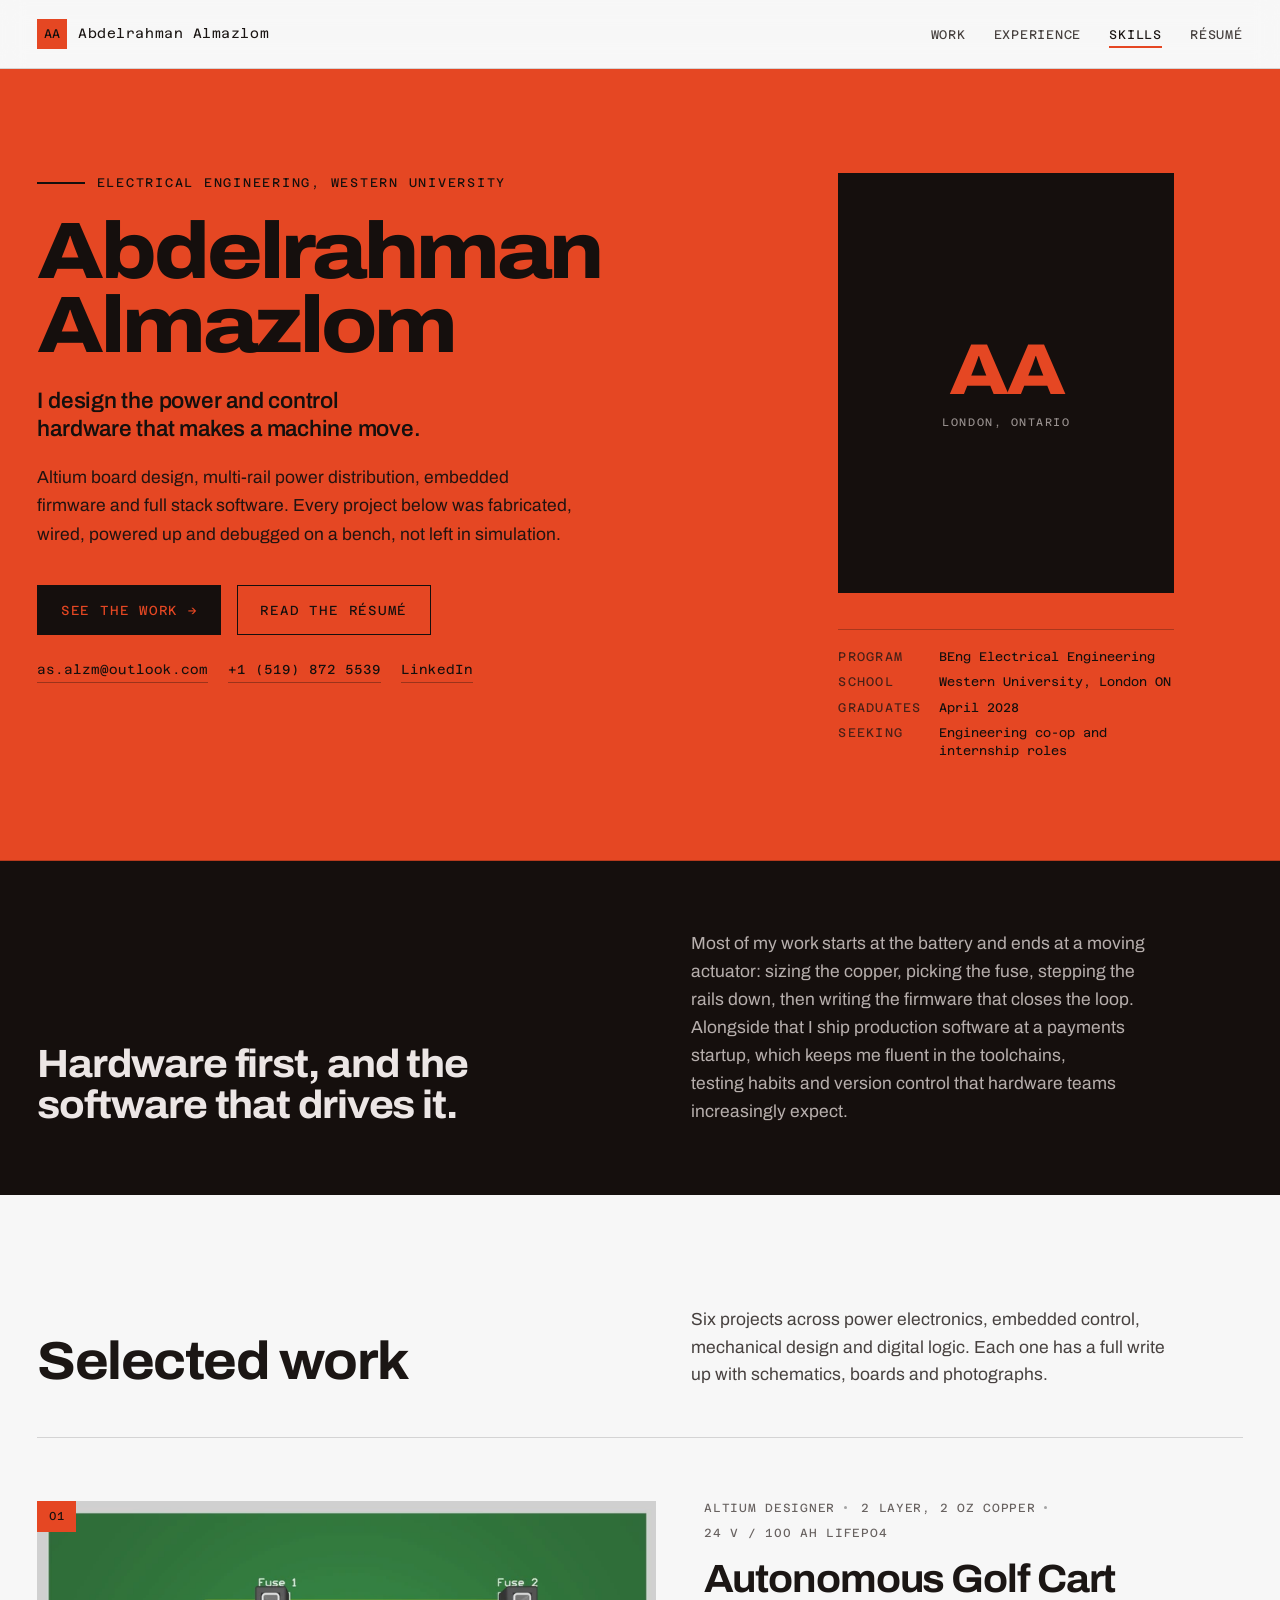
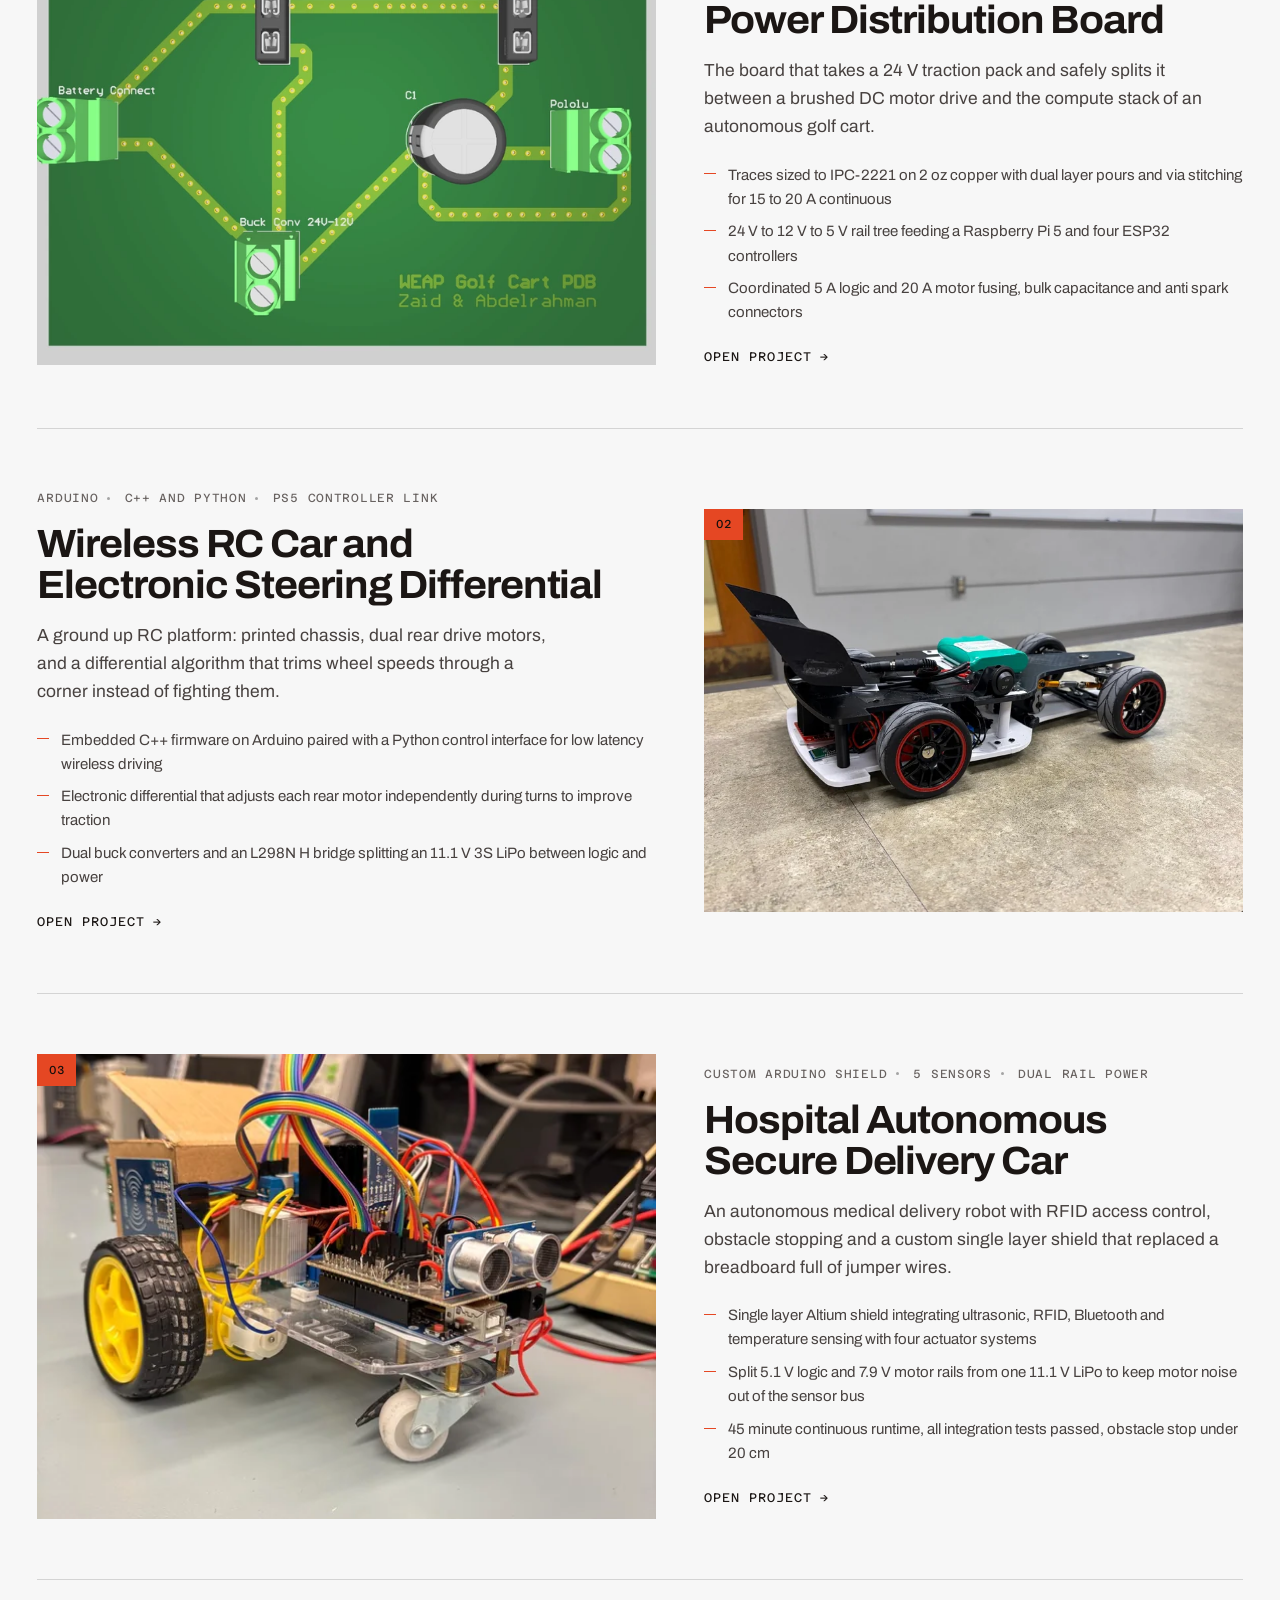
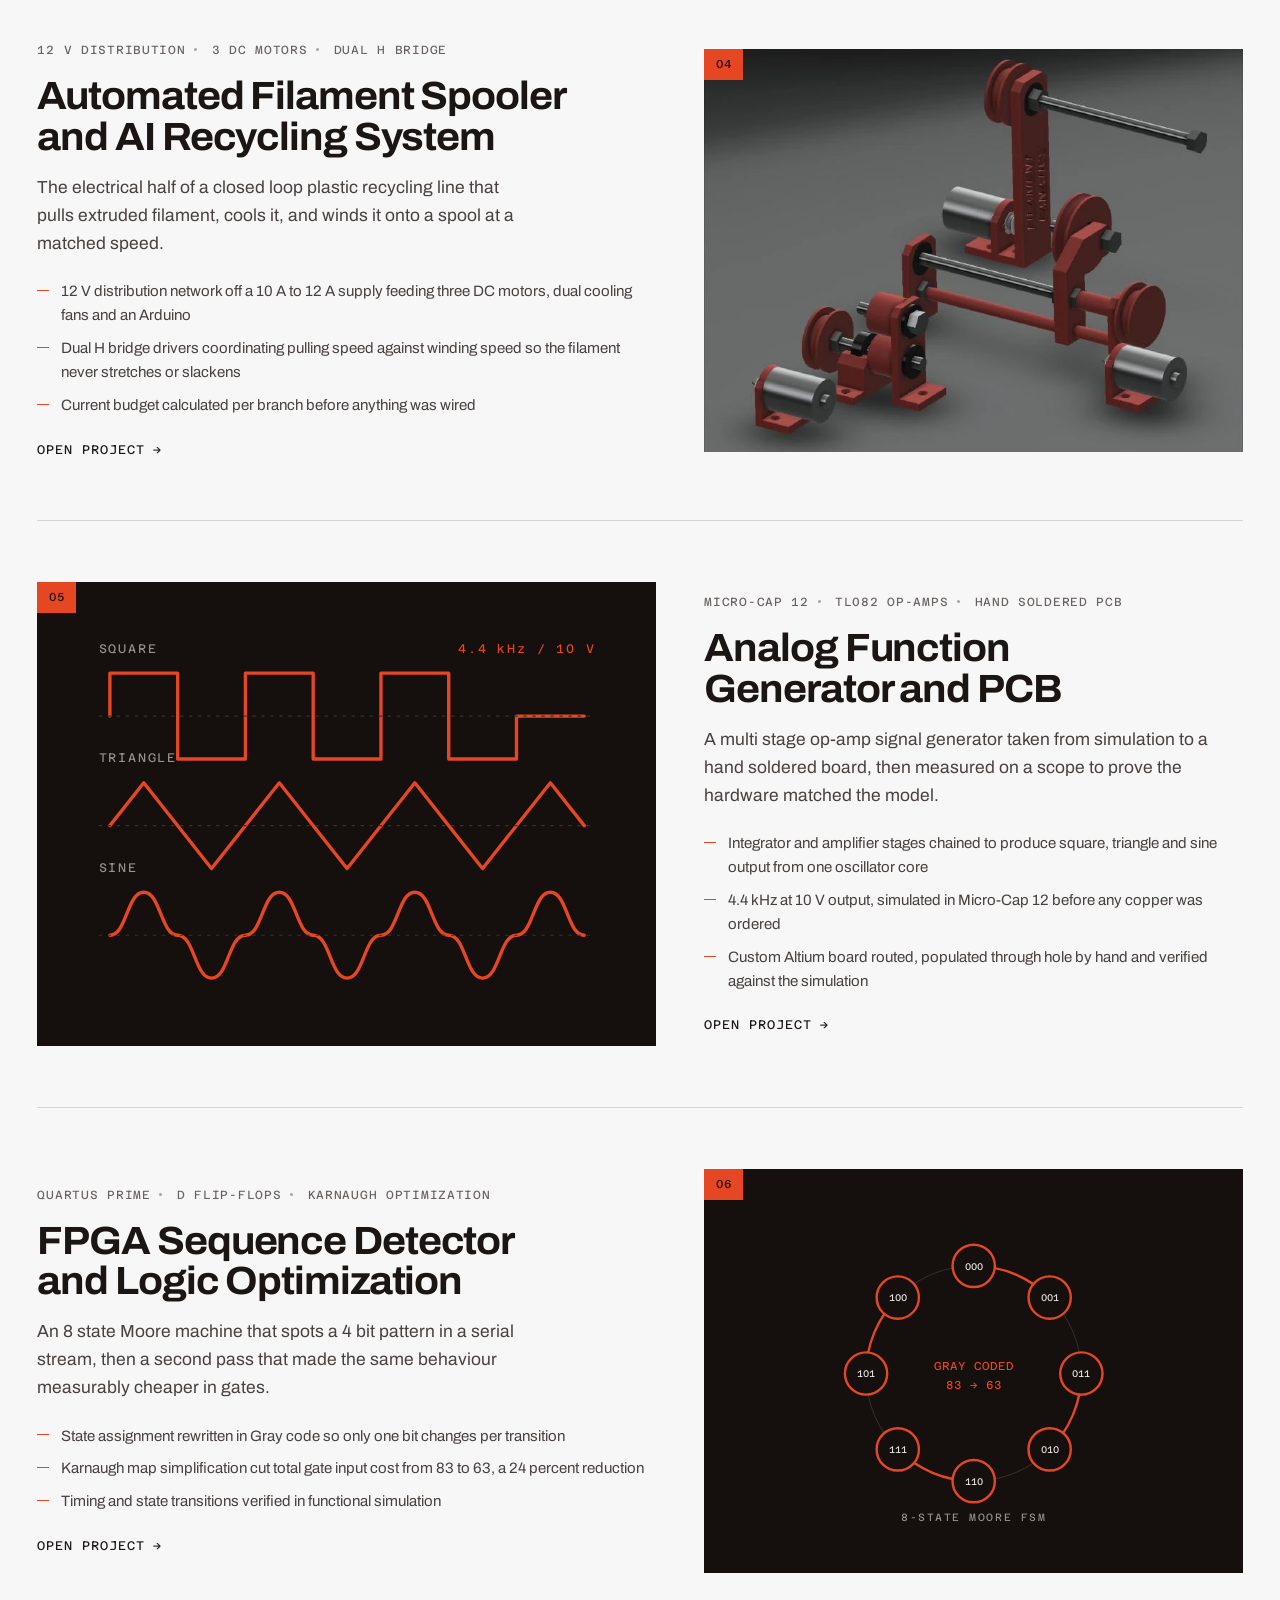
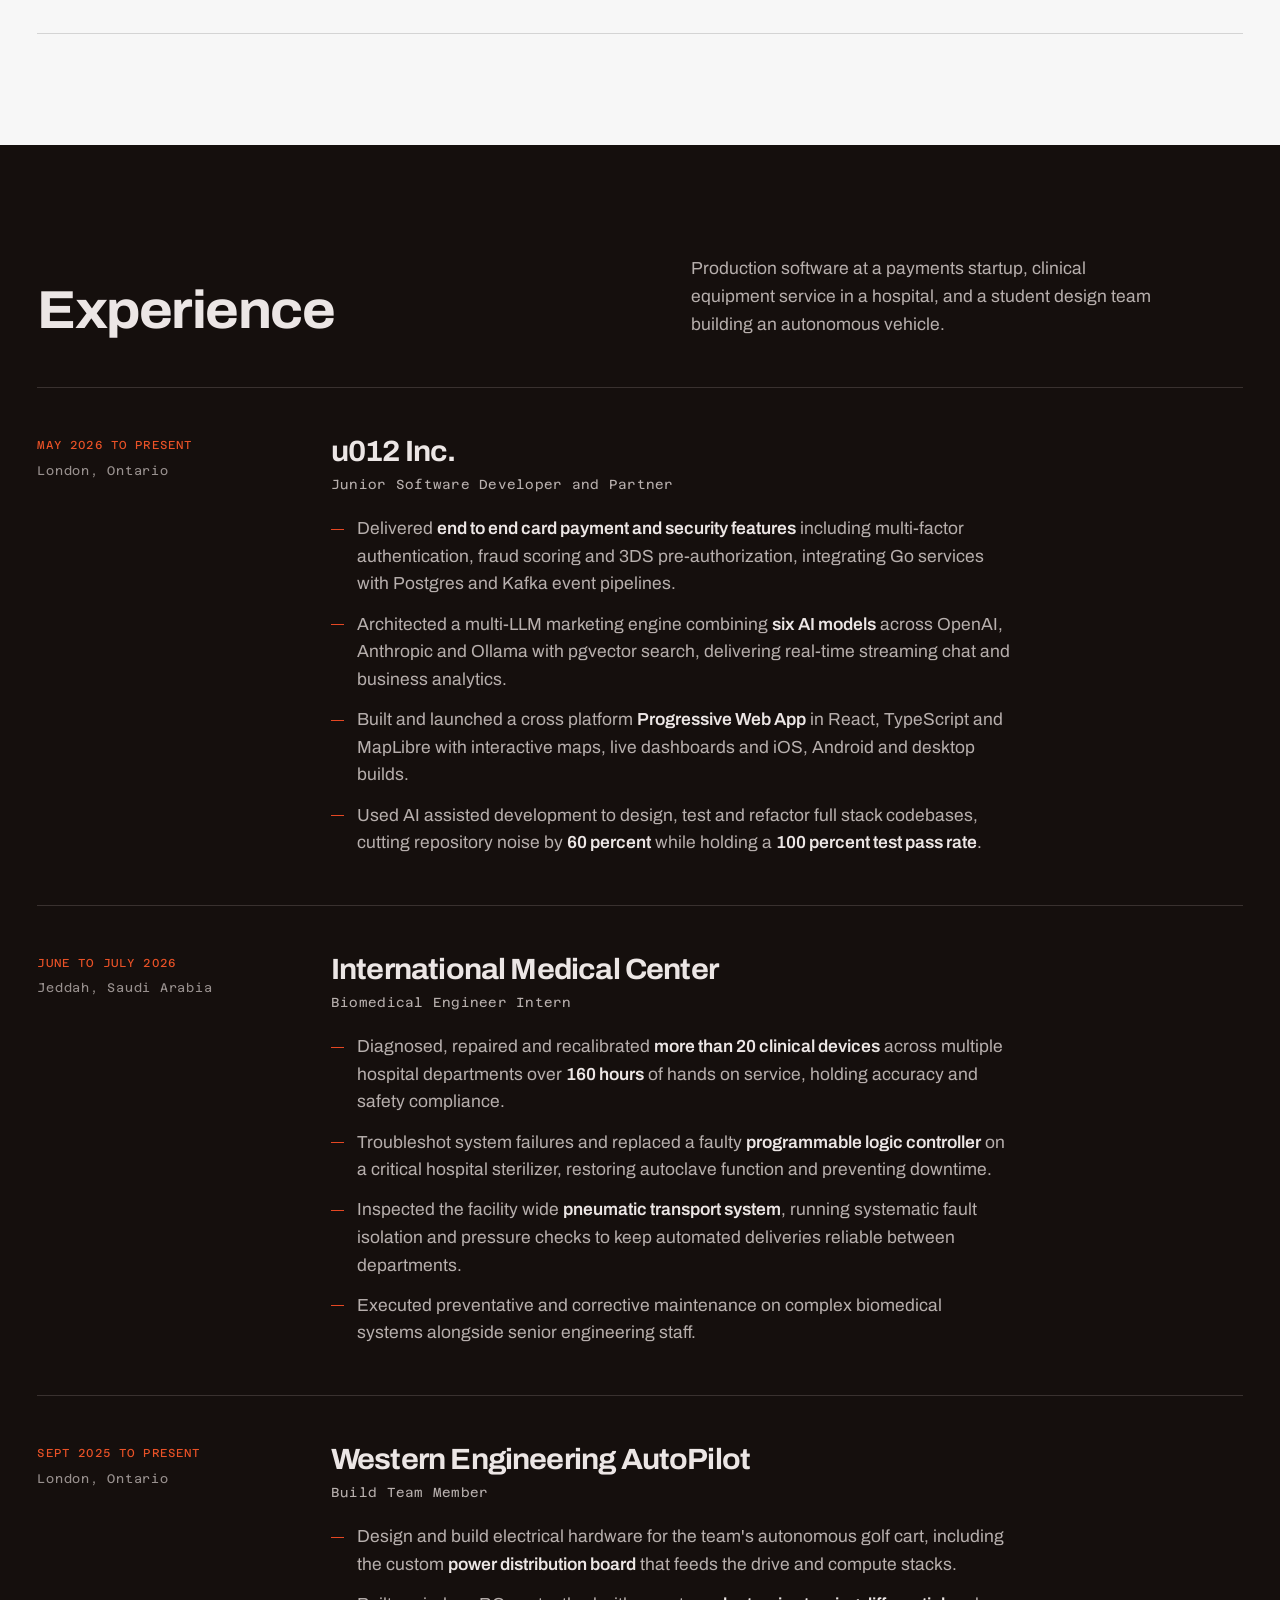
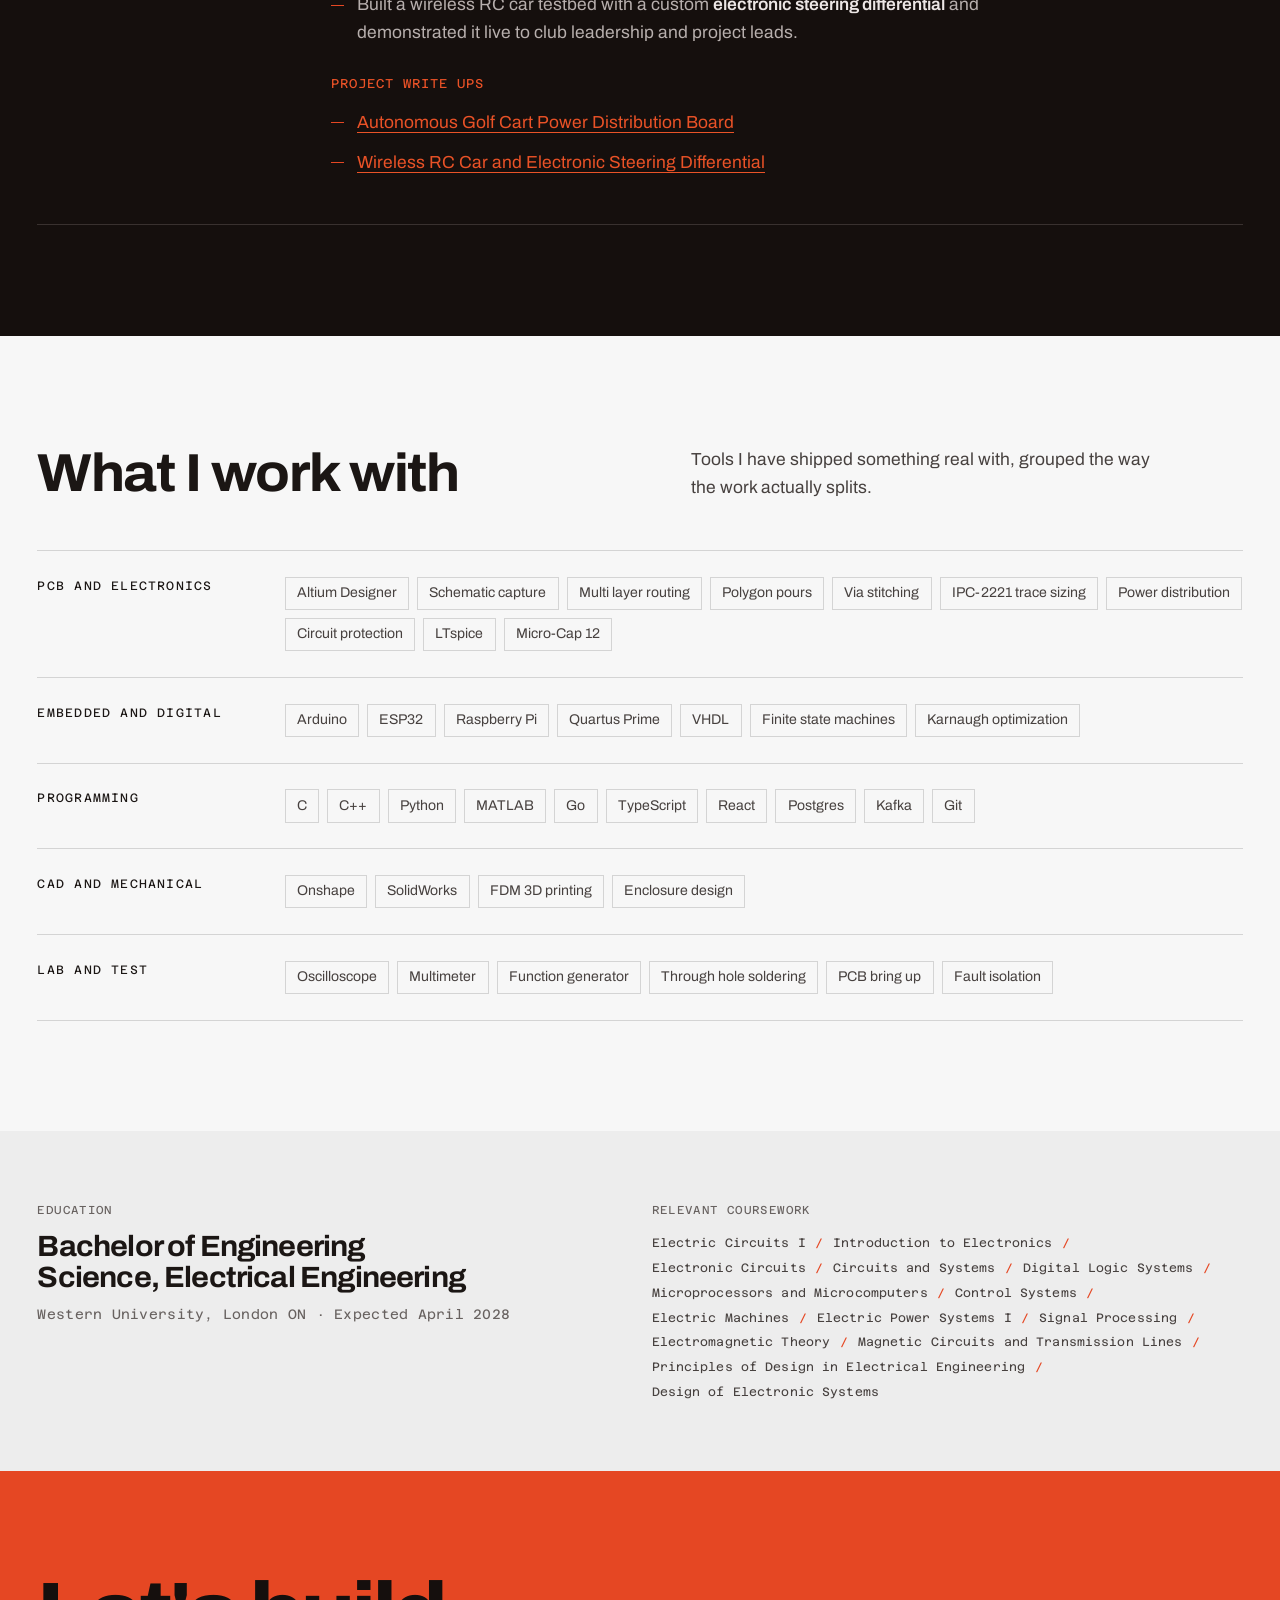
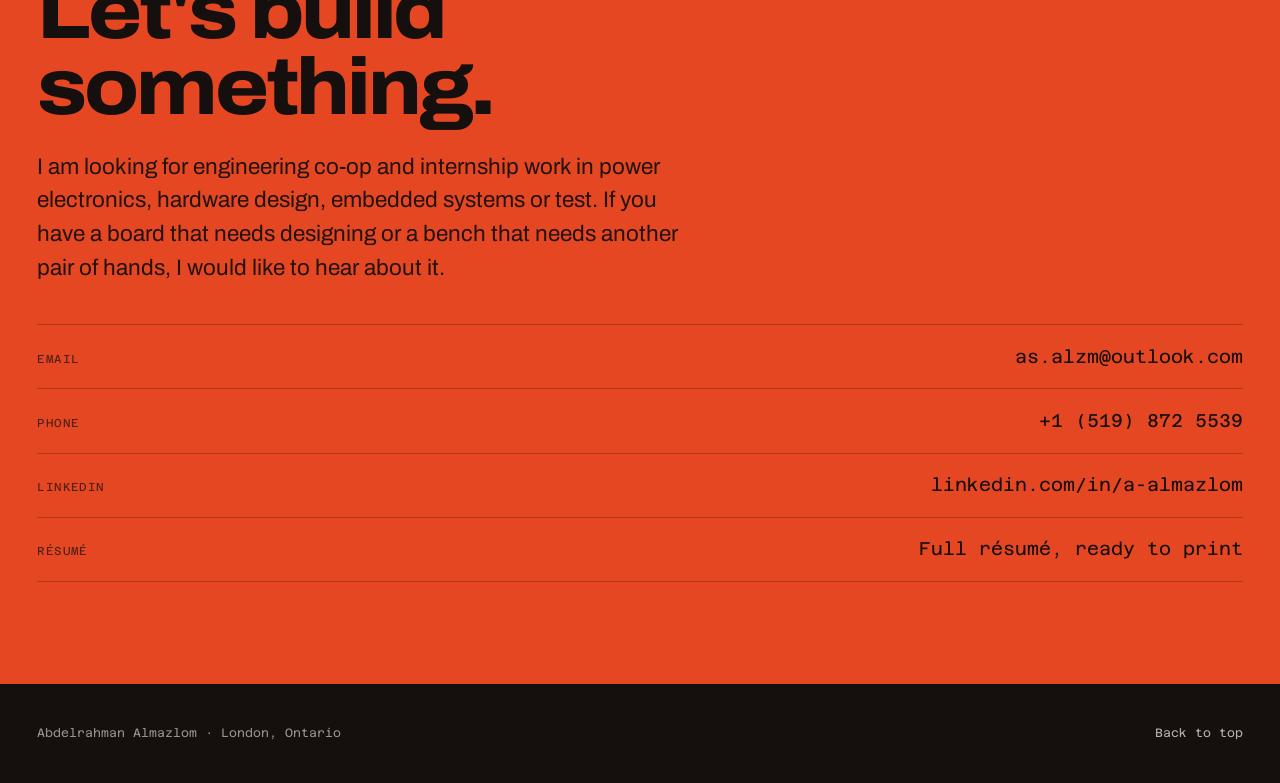
==== index.html @ ff68ae78 "Add portfolio site" ====
<!DOCTYPE html>
<html lang="en">
<head>
<meta charset="utf-8">
<meta name="viewport" content="width=device-width, initial-scale=1">
<title>Abdelrahman Almazlom | Electrical Engineering, Power and Embedded Hardware</title>
<meta name="description" content="Electrical engineering student at Western University. Altium PCB design, power distribution, embedded firmware and full stack software. Boards built, powered up and validated on the bench.">
<meta name="author" content="Abdelrahman Almazlom">

<meta property="og:type" content="website">
<meta property="og:title" content="Abdelrahman Almazlom | Electrical Engineering">
<meta property="og:description" content="Power distribution boards, embedded control and autonomous vehicle hardware. Western University, BEng Electrical Engineering.">
<meta property="og:image" content="assets/img/og-card.jpg">
<meta name="twitter:card" content="summary_large_image">

<link rel="icon" href="data:image/svg+xml,%3Csvg%20xmlns='http://www.w3.org/2000/svg'%20viewBox='0%200%2064%2064'%3E%3Crect%20width='64'%20height='64'%20fill='%23E54723'/%3E%3Cpolygon%20points='32,11%2053,53%2042,53%2032,31%2022,53%2011,53'%20fill='%23150F0D'/%3E%3Crect%20x='23'%20y='38'%20width='18'%20height='7'%20fill='%23150F0D'/%3E%3C/svg%3E">

<link rel="preconnect" href="https://fonts.googleapis.com">
<link rel="preconnect" href="https://fonts.gstatic.com" crossorigin>
<link rel="stylesheet" href="https://fonts.googleapis.com/css2?family=Archivo:wdth,wght@62..125,100..900&family=Azeret+Mono:wght@400..600&display=swap">
<link rel="stylesheet" href="assets/css/site.css">
<script>document.documentElement.classList.add("has-js");</script>

<script type="application/ld+json">
{
  "@context": "https://schema.org",
  "@type": "Person",
  "name": "Abdelrahman Almazlom",
  "jobTitle": "Electrical Engineering Student",
  "email": "mailto:as.alzm@outlook.com",
  "telephone": "+1-519-872-5539",
  "url": "https://www.linkedin.com/in/a-almazlom/",
  "sameAs": ["https://www.linkedin.com/in/a-almazlom/"],
  "address": { "@type": "PostalAddress", "addressLocality": "London", "addressRegion": "ON", "addressCountry": "CA" },
  "alumniOf": { "@type": "CollegeOrUniversity", "name": "Western University" },
  "knowsAbout": ["Altium Designer", "PCB Design", "Power Distribution", "Embedded Systems", "VHDL", "Control Systems"]
}
</script>
</head>

<body>
<a class="skip" href="#work">Skip to the work</a>

<header class="masthead">
  <div class="shell masthead__inner">
    <a class="wordmark" href="index.html">
      <span class="wordmark__mark" aria-hidden="true">AA</span>
      <span>Abdelrahman Almazlom</span>
    </a>
    <nav aria-label="Primary">
      <ul class="nav">
        <li><a href="#work">Work</a></li>
        <li data-optional><a href="#experience">Experience</a></li>
        <li data-optional><a href="#capability">Skills</a></li>
        <li><a href="resume.html">Résumé</a></li>
      </ul>
    </nav>
  </div>
</header>

<main id="top">

  <!-- ===== Hero ===== -->
  <section class="hero">
    <div class="shell hero__grid">
      <div>
        <p class="hero__eyebrow rise" style="--delay:60ms">Electrical Engineering, Western University</p>

        <h1 class="hero__name rise" style="--delay:140ms">Abdelrahman<br>Almazlom</h1>

        <p class="hero__role rise" style="--delay:230ms">
          I design the power and control hardware that makes a machine move.
        </p>

        <p class="hero__blurb rise" style="--delay:300ms">
          Altium board design, multi-rail power distribution, embedded firmware and full stack
          software. Every project below was fabricated, wired, powered up and debugged on a bench,
          not left in simulation.
        </p>

        <div class="hero__actions rise" style="--delay:370ms">
          <a class="btn" href="#work"><span>See the work</span> <span class="arrow" aria-hidden="true">&rarr;</span></a>
          <a class="btn btn--ghost" href="resume.html"><span>Read the résumé</span></a>
        </div>

        <p class="hero__contact rise" style="--delay:440ms">
          <a href="mailto:as.alzm@outlook.com">as.alzm@outlook.com</a>
          <a href="tel:+15198725539">+1 (519) 872 5539</a>
          <a href="https://www.linkedin.com/in/a-almazlom/" target="_blank" rel="noopener">LinkedIn</a>
        </p>
      </div>

      <div class="hero__aside">
        <div class="portrait rise" style="--delay:260ms" data-portrait="assets/img/headshot.jpg">
          <div class="portrait__fallback" aria-hidden="true">
            <span>AA</span>
            <span>London, Ontario</span>
          </div>
        </div>

        <dl class="spec rise" style="--delay:330ms">
          <dt>Program</dt><dd>BEng Electrical Engineering</dd>
          <dt>School</dt><dd>Western University, London ON</dd>
          <dt>Graduates</dt><dd>April 2028</dd>
          <dt>Seeking</dt><dd>Engineering co-op and internship roles</dd>
        </dl>
      </div>
    </div>
  </section>

  <!-- ===== Positioning ===== -->
  <section class="band band--tight band--void on-void">
    <div class="shell">
      <div class="section-head" style="padding-bottom:0">
        <h2 class="reveal" style="font-size:var(--step-3)">
          Hardware first, and the software that drives it.
        </h2>
        <p class="reveal">
          Most of my work starts at the battery and ends at a moving actuator: sizing the copper,
          picking the fuse, stepping the rails down, then writing the firmware that closes the loop.
          Alongside that I ship production software at a payments startup, which keeps me fluent in
          the toolchains, testing habits and version control that hardware teams increasingly expect.
        </p>
      </div>
    </div>
  </section>

  <!-- ===== Work ===== -->
  <section class="band" id="work">
    <div class="shell">
      <div class="section-head">
        <h2 class="reveal">Selected work</h2>
        <p class="reveal">
          Six projects across power electronics, embedded control, mechanical design and digital
          logic. Each one has a full write up with schematics, boards and photographs.
        </p>
      </div>

      <div class="work">

        <!-- 01 -->
        <article class="work__item reveal">
          <div class="work__media">
            <span class="work__index">01</span>
            <img src="assets/img/pdb-3d-sm.webp"
                 srcset="assets/img/pdb-3d-sm.webp 820w, assets/img/pdb-3d-lg.webp 1468w"
                 sizes="(min-width: 55em) 48vw, 92vw"
                 alt="Altium 3D render of the two layer golf cart power distribution board, showing the battery terminal block, two blade fuse holders, a bulk capacitor and wide copper pours"
                 width="1468" height="1063" loading="lazy" decoding="async">
          </div>
          <div class="work__body">
            <p class="work__meta">
              <span>Altium Designer</span><span>2 layer, 2 oz copper</span><span>24 V / 100 Ah LiFePO4</span>
            </p>
            <h3 class="work__title">
              <a href="projects/golf-cart-pdb.html">Autonomous Golf Cart Power Distribution Board</a>
            </h3>
            <p class="work__summary">
              The board that takes a 24 V traction pack and safely splits it between a brushed DC
              motor drive and the compute stack of an autonomous golf cart.
            </p>
            <ul class="facts">
              <li>Traces sized to IPC-2221 on 2 oz copper with dual layer pours and via stitching for 15 to 20 A continuous</li>
              <li>24 V to 12 V to 5 V rail tree feeding a Raspberry Pi 5 and four ESP32 controllers</li>
              <li>Coordinated 5 A logic and 20 A motor fusing, bulk capacitance and anti spark connectors</li>
            </ul>
            <p class="work__cta">Open project <span class="arrow" aria-hidden="true">&rarr;</span></p>
          </div>
        </article>

        <!-- 02 -->
        <article class="work__item reveal">
          <div class="work__media">
            <span class="work__index">02</span>
            <img src="assets/img/rc-rear-quarter-sm.webp"
                 srcset="assets/img/rc-rear-quarter-sm.webp 820w, assets/img/rc-rear-quarter-lg.webp 1600w"
                 sizes="(min-width: 55em) 48vw, 92vw"
                 alt="The finished RC car on a lab floor, a 3D printed black and white chassis with a rear wing, racing tyres and a battery pack strapped to the deck"
                 width="1600" height="1200" loading="lazy" decoding="async">
          </div>
          <div class="work__body">
            <p class="work__meta">
              <span>Arduino</span><span>C++ and Python</span><span>PS5 controller link</span>
            </p>
            <h3 class="work__title">
              <a href="projects/rc-car.html">Wireless RC Car and Electronic Steering Differential</a>
            </h3>
            <p class="work__summary">
              A ground up RC platform: printed chassis, dual rear drive motors, and a differential
              algorithm that trims wheel speeds through a corner instead of fighting them.
            </p>
            <ul class="facts">
              <li>Embedded C++ firmware on Arduino paired with a Python control interface for low latency wireless driving</li>
              <li>Electronic differential that adjusts each rear motor independently during turns to improve traction</li>
              <li>Dual buck converters and an L298N H bridge splitting an 11.1 V 3S LiPo between logic and power</li>
            </ul>
            <p class="work__cta">Open project <span class="arrow" aria-hidden="true">&rarr;</span></p>
          </div>
        </article>

        <!-- 03 -->
        <article class="work__item reveal">
          <div class="work__media">
            <span class="work__index">03</span>
            <img src="assets/img/delivery-robot-sm.webp"
                 srcset="assets/img/delivery-robot-sm.webp 820w, assets/img/delivery-robot-lg.webp 1200w"
                 sizes="(min-width: 55em) 48vw, 92vw"
                 alt="The hospital delivery robot on a lab bench, with the custom Arduino shield, ribbon cabling, RFID reader and ultrasonic sensor mounted on a clear acrylic chassis"
                 width="1200" height="1600" loading="lazy" decoding="async">
          </div>
          <div class="work__body">
            <p class="work__meta">
              <span>Custom Arduino shield</span><span>5 sensors</span><span>Dual rail power</span>
            </p>
            <h3 class="work__title">
              <a href="projects/hospital-delivery-robot.html">Hospital Autonomous Secure Delivery Car</a>
            </h3>
            <p class="work__summary">
              An autonomous medical delivery robot with RFID access control, obstacle stopping and a
              custom single layer shield that replaced a breadboard full of jumper wires.
            </p>
            <ul class="facts">
              <li>Single layer Altium shield integrating ultrasonic, RFID, Bluetooth and temperature sensing with four actuator systems</li>
              <li>Split 5.1 V logic and 7.9 V motor rails from one 11.1 V LiPo to keep motor noise out of the sensor bus</li>
              <li>45 minute continuous runtime, all integration tests passed, obstacle stop under 20 cm</li>
            </ul>
            <p class="work__cta">Open project <span class="arrow" aria-hidden="true">&rarr;</span></p>
          </div>
        </article>

        <!-- 04 -->
        <article class="work__item reveal">
          <div class="work__media">
            <span class="work__index">04</span>
            <img src="assets/img/spooler-drive-sm.webp"
                 srcset="assets/img/spooler-drive-sm.webp 750w, assets/img/spooler-drive-lg.webp 750w"
                 sizes="(min-width: 55em) 48vw, 92vw"
                 alt="CAD render of the filament spooler drive train, with dark red printed brackets, pulleys, a tensioning arm and three DC motors on machined shafts"
                 width="750" height="655" loading="lazy" decoding="async">
          </div>
          <div class="work__body">
            <p class="work__meta">
              <span>12 V distribution</span><span>3 DC motors</span><span>Dual H bridge</span>
            </p>
            <h3 class="work__title">
              <a href="projects/filament-spooler.html">Automated Filament Spooler and AI Recycling System</a>
            </h3>
            <p class="work__summary">
              The electrical half of a closed loop plastic recycling line that pulls extruded
              filament, cools it, and winds it onto a spool at a matched speed.
            </p>
            <ul class="facts">
              <li>12 V distribution network off a 10 A to 12 A supply feeding three DC motors, dual cooling fans and an Arduino</li>
              <li>Dual H bridge drivers coordinating pulling speed against winding speed so the filament never stretches or slackens</li>
              <li>Current budget calculated per branch before anything was wired</li>
            </ul>
            <p class="work__cta">Open project <span class="arrow" aria-hidden="true">&rarr;</span></p>
          </div>
        </article>

        <!-- 05 -->
        <article class="work__item reveal">
          <div class="work__media work__media--figure">
            <span class="work__index">05</span>
            <svg viewBox="0 0 480 330" role="img" aria-label="Three stacked oscilloscope traces: a square wave, a triangle wave and a sine wave, all at 4.4 kilohertz">
              <g fill="none" stroke="#E54723" stroke-width="3" stroke-linejoin="round" stroke-linecap="round">
                <path d="M30 78 L30 40 L90 40 L90 78 L90 116 L150 116 L150 78 L150 40 L210 40 L210 78 L210 116 L270 116 L270 78 L270 40 L330 40 L330 78 L330 116 L390 116 L390 78 L450 78"/>
                <path d="M30 175 L60 137 L120 213 L180 137 L240 213 L300 137 L360 213 L420 137 L450 175"/>
                <path d="M30 272 C 45 272 45 234 60 234 C 75 234 75 272 90 272 C 105 272 105 310 120 310 C 135 310 135 272 150 272 C 165 272 165 234 180 234 C 195 234 195 272 210 272 C 225 272 225 310 240 310 C 255 310 255 272 270 272 C 285 272 285 234 300 234 C 315 234 315 272 330 272 C 345 272 345 310 360 310 C 375 310 375 272 390 272 C 405 272 405 234 420 234 C 435 234 435 272 450 272"/>
              </g>
              <g stroke="#3B302C" stroke-width="1" stroke-dasharray="3 5">
                <line x1="20" y1="78" x2="460" y2="78"/>
                <line x1="20" y1="175" x2="460" y2="175"/>
                <line x1="20" y1="272" x2="460" y2="272"/>
              </g>
              <g fill="#98908E" font-family="Azeret Mono, monospace" font-size="11" letter-spacing="1.6">
                <text x="20" y="22">SQUARE</text>
                <text x="20" y="119">TRIANGLE</text>
                <text x="20" y="216">SINE</text>
              </g>
              <text x="460" y="22" fill="#E54723" font-family="Azeret Mono, monospace" font-size="11" letter-spacing="1.6" text-anchor="end">4.4 kHz / 10 V</text>
            </svg>
          </div>
          <div class="work__body">
            <p class="work__meta">
              <span>Micro-Cap 12</span><span>TL082 op-amps</span><span>Hand soldered PCB</span>
            </p>
            <h3 class="work__title">
              <a href="projects/function-generator.html">Analog Function Generator and PCB</a>
            </h3>
            <p class="work__summary">
              A multi stage op-amp signal generator taken from simulation to a hand soldered board,
              then measured on a scope to prove the hardware matched the model.
            </p>
            <ul class="facts">
              <li>Integrator and amplifier stages chained to produce square, triangle and sine output from one oscillator core</li>
              <li>4.4 kHz at 10 V output, simulated in Micro-Cap 12 before any copper was ordered</li>
              <li>Custom Altium board routed, populated through hole by hand and verified against the simulation</li>
            </ul>
            <p class="work__cta">Open project <span class="arrow" aria-hidden="true">&rarr;</span></p>
          </div>
        </article>

        <!-- 06 -->
        <article class="work__item reveal">
          <div class="work__media work__media--figure">
            <span class="work__index">06</span>
            <svg viewBox="0 0 480 330" role="img" aria-label="Ring diagram of an eight state Moore finite state machine with Gray coded state labels">
              <g fill="none" stroke="#3B302C" stroke-width="1">
                <circle cx="240" cy="168" r="112"/>
              </g>
              <g fill="none" stroke="#E54723" stroke-width="2.5" stroke-linecap="round">
                <path d="M240 56 A112 112 0 0 1 319 89"/>
                <path d="M352 168 A112 112 0 0 1 319 247"/>
                <path d="M240 280 A112 112 0 0 1 161 247"/>
                <path d="M128 168 A112 112 0 0 1 161 89"/>
              </g>
              <g fill="#150F0D" stroke="#E54723" stroke-width="2.5">
                <circle cx="240" cy="56" r="22"/>
                <circle cx="319" cy="89" r="22"/>
                <circle cx="352" cy="168" r="22"/>
                <circle cx="319" cy="247" r="22"/>
                <circle cx="240" cy="280" r="22"/>
                <circle cx="161" cy="247" r="22"/>
                <circle cx="128" cy="168" r="22"/>
                <circle cx="161" cy="89" r="22"/>
              </g>
              <g fill="#ECE6E5" font-family="Azeret Mono, monospace" font-size="10" text-anchor="middle">
                <text x="240" y="60">000</text>
                <text x="319" y="93">001</text>
                <text x="352" y="172">011</text>
                <text x="319" y="251">010</text>
                <text x="240" y="284">110</text>
                <text x="161" y="251">111</text>
                <text x="128" y="172">101</text>
                <text x="161" y="93">100</text>
              </g>
              <g fill="#E54723" font-family="Azeret Mono, monospace" font-size="12" text-anchor="middle" letter-spacing="1">
                <text x="240" y="164">GRAY CODED</text>
                <text x="240" y="184">83 &#8594; 63</text>
              </g>
              <text x="240" y="322" fill="#98908E" font-family="Azeret Mono, monospace" font-size="11" text-anchor="middle" letter-spacing="1.6">8-STATE MOORE FSM</text>
            </svg>
          </div>
          <div class="work__body">
            <p class="work__meta">
              <span>Quartus Prime</span><span>D flip-flops</span><span>Karnaugh optimization</span>
            </p>
            <h3 class="work__title">
              <a href="projects/fpga-sequence-detector.html">FPGA Sequence Detector and Logic Optimization</a>
            </h3>
            <p class="work__summary">
              An 8 state Moore machine that spots a 4 bit pattern in a serial stream, then a second
              pass that made the same behaviour measurably cheaper in gates.
            </p>
            <ul class="facts">
              <li>State assignment rewritten in Gray code so only one bit changes per transition</li>
              <li>Karnaugh map simplification cut total gate input cost from 83 to 63, a 24 percent reduction</li>
              <li>Timing and state transitions verified in functional simulation</li>
            </ul>
            <p class="work__cta">Open project <span class="arrow" aria-hidden="true">&rarr;</span></p>
          </div>
        </article>

      </div>
    </div>
  </section>

  <!-- ===== Experience ===== -->
  <section class="band band--void on-void" id="experience">
    <div class="shell">
      <div class="section-head">
        <h2 class="reveal">Experience</h2>
        <p class="reveal">
          Production software at a payments startup, clinical equipment service in a hospital, and a
          student design team building an autonomous vehicle.
        </p>
      </div>

      <div class="roles">

        <article class="role reveal">
          <div class="role__when">
            <strong>May 2026 to present</strong>
            <span>London, Ontario</span>
          </div>
          <div>
            <h3 class="role__org">u012 Inc.</h3>
            <p class="role__title">Junior Software Developer and Partner</p>
            <ul class="role__list">
              <li>Delivered <strong>end to end card payment and security features</strong> including multi-factor authentication, fraud scoring and 3DS pre-authorization, integrating Go services with Postgres and Kafka event pipelines.</li>
              <li>Architected a multi-LLM marketing engine combining <strong>six AI models</strong> across OpenAI, Anthropic and Ollama with pgvector search, delivering real-time streaming chat and business analytics.</li>
              <li>Built and launched a cross platform <strong>Progressive Web App</strong> in React, TypeScript and MapLibre with interactive maps, live dashboards and iOS, Android and desktop builds.</li>
              <li>Used AI assisted development to design, test and refactor full stack codebases, cutting repository noise by <strong>60 percent</strong> while holding a <strong>100 percent test pass rate</strong>.</li>
            </ul>
          </div>
        </article>

        <article class="role reveal">
          <div class="role__when">
            <strong>June to July 2026</strong>
            <span>Jeddah, Saudi Arabia</span>
          </div>
          <div>
            <h3 class="role__org">International Medical Center</h3>
            <p class="role__title">Biomedical Engineer Intern</p>
            <ul class="role__list">
              <li>Diagnosed, repaired and recalibrated <strong>more than 20 clinical devices</strong> across multiple hospital departments over <strong>160 hours</strong> of hands on service, holding accuracy and safety compliance.</li>
              <li>Troubleshot system failures and replaced a faulty <strong>programmable logic controller</strong> on a critical hospital sterilizer, restoring autoclave function and preventing downtime.</li>
              <li>Inspected the facility wide <strong>pneumatic transport system</strong>, running systematic fault isolation and pressure checks to keep automated deliveries reliable between departments.</li>
              <li>Executed preventative and corrective maintenance on complex biomedical systems alongside senior engineering staff.</li>
            </ul>
          </div>
        </article>

        <article class="role reveal">
          <div class="role__when">
            <strong>Sept 2025 to present</strong>
            <span>London, Ontario</span>
          </div>
          <div>
            <h3 class="role__org">Western Engineering AutoPilot</h3>
            <p class="role__title">Build Team Member</p>
            <ul class="role__list">
              <li>Design and build electrical hardware for the team's autonomous golf cart, including the custom <strong>power distribution board</strong> that feeds the drive and compute stacks.</li>
              <li>Built a wireless RC car testbed with a custom <strong>electronic steering differential</strong> and demonstrated it live to club leadership and project leads.</li>
            </ul>
            <p class="role__sub">Project write ups</p>
            <ul class="role__list" style="margin-top:0.85rem">
              <li><a class="link" href="projects/golf-cart-pdb.html">Autonomous Golf Cart Power Distribution Board</a></li>
              <li><a class="link" href="projects/rc-car.html">Wireless RC Car and Electronic Steering Differential</a></li>
            </ul>
          </div>
        </article>

      </div>
    </div>
  </section>

  <!-- ===== Skills ===== -->
  <section class="band" id="capability">
    <div class="shell">
      <div class="section-head">
        <h2 class="reveal">What I work with</h2>
        <p class="reveal">
          Tools I have shipped something real with, grouped the way the work actually splits.
        </p>
      </div>

      <div class="skills" data-stagger>
        <div class="skills__row reveal">
          <p class="skills__label">PCB and electronics</p>
          <ul class="skills__set">
            <li>Altium Designer</li><li>Schematic capture</li><li>Multi layer routing</li>
            <li>Polygon pours</li><li>Via stitching</li><li>IPC-2221 trace sizing</li>
            <li>Power distribution</li><li>Circuit protection</li><li>LTspice</li><li>Micro-Cap 12</li>
          </ul>
        </div>
        <div class="skills__row reveal">
          <p class="skills__label">Embedded and digital</p>
          <ul class="skills__set">
            <li>Arduino</li><li>ESP32</li><li>Raspberry Pi</li><li>Quartus Prime</li>
            <li>VHDL</li><li>Finite state machines</li><li>Karnaugh optimization</li>
          </ul>
        </div>
        <div class="skills__row reveal">
          <p class="skills__label">Programming</p>
          <ul class="skills__set">
            <li>C</li><li>C++</li><li>Python</li><li>MATLAB</li><li>Go</li>
            <li>TypeScript</li><li>React</li><li>Postgres</li><li>Kafka</li><li>Git</li>
          </ul>
        </div>
        <div class="skills__row reveal">
          <p class="skills__label">CAD and mechanical</p>
          <ul class="skills__set">
            <li>Onshape</li><li>SolidWorks</li><li>FDM 3D printing</li><li>Enclosure design</li>
          </ul>
        </div>
        <div class="skills__row reveal">
          <p class="skills__label">Lab and test</p>
          <ul class="skills__set">
            <li>Oscilloscope</li><li>Multimeter</li><li>Function generator</li>
            <li>Through hole soldering</li><li>PCB bring up</li><li>Fault isolation</li>
          </ul>
        </div>
      </div>
    </div>
  </section>

  <!-- ===== Education ===== -->
  <section class="band band--tight band--paper2" id="education">
    <div class="shell edu">
      <div class="reveal">
        <p class="tag">Education</p>
        <h2 class="edu__degree" style="margin-top:0.75rem">
          Bachelor of Engineering Science, Electrical Engineering
        </h2>
        <p class="mono" style="margin-top:0.75rem; color:var(--ink-3)">
          Western University, London ON &middot; Expected April 2028
        </p>
      </div>
      <div class="reveal">
        <p class="tag">Relevant coursework</p>
        <ul class="coursework">
          <li>Electric Circuits I</li>
          <li>Introduction to Electronics</li>
          <li>Electronic Circuits</li>
          <li>Circuits and Systems</li>
          <li>Digital Logic Systems</li>
          <li>Microprocessors and Microcomputers</li>
          <li>Control Systems</li>
          <li>Electric Machines</li>
          <li>Electric Power Systems I</li>
          <li>Signal Processing</li>
          <li>Electromagnetic Theory</li>
          <li>Magnetic Circuits and Transmission Lines</li>
          <li>Principles of Design in Electrical Engineering</li>
          <li>Design of Electronic Systems</li>
        </ul>
      </div>
    </div>
  </section>

  <!-- ===== Contact ===== -->
  <section class="contact" id="contact">
    <div class="shell">
      <h2 class="reveal">Let's build something.</h2>
      <p class="contact__body reveal">
        I am looking for engineering co-op and internship work in power electronics, hardware design,
        embedded systems or test. If you have a board that needs designing or a bench that needs
        another pair of hands, I would like to hear about it.
      </p>

      <div class="contact__rows reveal">
        <a class="contact__row" href="mailto:as.alzm@outlook.com">
          <span>Email</span><span>as.alzm@outlook.com</span>
        </a>
        <a class="contact__row" href="tel:+15198725539">
          <span>Phone</span><span>+1 (519) 872 5539</span>
        </a>
        <a class="contact__row" href="https://www.linkedin.com/in/a-almazlom/" target="_blank" rel="noopener">
          <span>LinkedIn</span><span>linkedin.com/in/a-almazlom</span>
        </a>
        <a class="contact__row" href="resume.html">
          <span>Résumé</span><span>Full résumé, ready to print</span>
        </a>
      </div>
    </div>
  </section>

</main>

<footer class="footer">
  <div class="shell footer__inner">
    <p>Abdelrahman Almazlom &middot; London, Ontario</p>
    <p><a href="#top">Back to top</a></p>
  </div>
</footer>

<script src="assets/js/site.js" defer></script>
</body>
</html>
---- assets/css/site.css ----
/* ==========================================================================
   Abdelrahman Almazlom, portfolio
   Design system: signal vermilion on true neutral paper, Archivo + Azeret Mono
   ========================================================================== */

/* --- Tokens --------------------------------------------------------------- */

:root {
  /* Surface */
  --paper: oklch(0.975 0 0);
  --paper-2: oklch(0.945 0 0);
  --line: oklch(0.87 0 0);
  --line-strong: oklch(0.72 0 0);

  /* Ink on paper */
  --ink: oklch(0.205 0.01 35);
  --ink-2: oklch(0.38 0.01 35);
  --ink-3: oklch(0.50 0.008 35);

  /* Brand */
  --signal: oklch(0.62 0.2 34);
  --signal-ink: oklch(0.48 0.16 32);
  --signal-bright: oklch(0.64 0.195 36);

  /* Dark surfaces */
  --void: oklch(0.175 0.012 35);
  --void-2: oklch(0.235 0.012 35);
  --void-line: oklch(0.32 0.012 35);
  --chalk: oklch(0.93 0.006 35);
  --chalk-2: oklch(0.76 0.01 35);
  --chalk-3: oklch(0.66 0.01 35);

  /* Type */
  --sans: "Archivo", "Helvetica Neue", Arial, system-ui, sans-serif;
  --mono: "Azeret Mono", ui-monospace, "SFMono-Regular", Menlo, Consolas, monospace;

  --step--1: clamp(0.78rem, 0.76rem + 0.12vw, 0.85rem);
  --step-0: clamp(1rem, 0.97rem + 0.16vw, 1.09rem);
  --step-1: clamp(1.2rem, 1.13rem + 0.34vw, 1.42rem);
  --step-2: clamp(1.45rem, 1.32rem + 0.64vw, 1.85rem);
  --step-3: clamp(1.75rem, 1.5rem + 1.2vw, 2.55rem);
  --step-4: clamp(2.1rem, 1.66rem + 2.1vw, 3.4rem);
  --step-5: clamp(2.5rem, 1.6rem + 4.3vw, 5rem);

  /* Space */
  --gutter: clamp(1.25rem, 0.9rem + 1.8vw, 2.75rem);
  --band: clamp(3.75rem, 2.5rem + 5.5vw, 8rem);
  --band-tight: clamp(2.5rem, 1.8rem + 3.2vw, 4.75rem);
  --measure: 66ch;
  --shell: 78rem;

  /* Motion */
  --out-quint: cubic-bezier(0.22, 1, 0.36, 1);
  --out-quart: cubic-bezier(0.25, 1, 0.5, 1);

  /* Depth */
  --z-base: 1;
  --z-sticky: 100;
  --z-overlay: 200;
  --z-dialog: 300;

  color-scheme: light;
}

/* --- Reset ---------------------------------------------------------------- */

*,
*::before,
*::after { box-sizing: border-box; }

html {
  -webkit-text-size-adjust: 100%;
  scroll-behavior: smooth;
  scroll-padding-top: 5.5rem;
}

body {
  margin: 0;
  background: var(--paper);
  color: var(--ink);
  font-family: var(--sans);
  font-size: var(--step-0);
  line-height: 1.6;
  font-variation-settings: "wdth" 100, "wght" 400;
  -webkit-font-smoothing: antialiased;
  text-rendering: optimizeLegibility;
  overflow-x: hidden;
}

h1, h2, h3, h4 {
  margin: 0;
  line-height: 1.04;
  letter-spacing: -0.028em;
  text-wrap: balance;
  font-variation-settings: "wdth" 108, "wght" 700;
}

p { margin: 0; text-wrap: pretty; }
ul, ol { margin: 0; padding: 0; }
img, svg { display: block; max-width: 100%; }
img { height: auto; }

a { color: inherit; }

button { font: inherit; color: inherit; }

:focus-visible {
  outline: 2px solid var(--signal);
  outline-offset: 3px;
  border-radius: 1px;
}

.on-void :focus-visible,
.hero :focus-visible { outline-color: currentColor; }

::selection { background: var(--signal); color: var(--paper); }

/* --- Primitives ----------------------------------------------------------- */

.shell {
  width: min(100% - (var(--gutter) * 2), var(--shell));
  margin-inline: auto;
}

.shell-wide {
  width: min(100% - (var(--gutter) * 2), 92rem);
  margin-inline: auto;
}

.mono {
  font-family: var(--mono);
  font-size: var(--step--1);
  letter-spacing: 0.02em;
  font-variation-settings: normal;
}

.tag {
  font-family: var(--mono);
  font-size: 0.72rem;
  letter-spacing: 0.12em;
  text-transform: uppercase;
  color: var(--ink-3);
  font-weight: 500;
}

.lede {
  font-size: var(--step-1);
  line-height: 1.5;
  max-width: 34ch;
  font-variation-settings: "wdth" 100, "wght" 420;
}

.prose {
  max-width: var(--measure);
  color: var(--ink-2);
}

.prose p + p { margin-top: 1.1em; }

.prose strong {
  color: var(--ink);
  font-variation-settings: "wdth" 100, "wght" 620;
}

.skip {
  position: absolute;
  left: -9999px;
  top: 0;
  z-index: var(--z-dialog);
  background: var(--void);
  color: var(--paper);
  padding: 0.75rem 1.25rem;
  font-family: var(--mono);
  font-size: 0.85rem;
}

.skip:focus { left: 0; }

/* --- Buttons -------------------------------------------------------------- */

.btn {
  --btn-bg: var(--void);
  --btn-fg: var(--paper);
  display: inline-flex;
  align-items: center;
  gap: 0.6rem;
  padding: 0.85rem 1.4rem;
  background: var(--btn-bg);
  color: var(--btn-fg);
  text-decoration: none;
  font-family: var(--mono);
  font-size: 0.82rem;
  font-weight: 500;
  letter-spacing: 0.06em;
  text-transform: uppercase;
  border: 1px solid var(--btn-bg);
  transition: transform 0.35s var(--out-quint), background-color 0.25s ease,
    color 0.25s ease, border-color 0.25s ease;
}

.btn:hover { transform: translateY(-2px); }
.btn:active { transform: translateY(0); }

.btn--ghost {
  --btn-bg: transparent;
  --btn-fg: currentColor;
  border-color: currentColor;
}

.btn--ghost:hover {
  background: currentColor;
}

.btn--ghost:hover > span { mix-blend-mode: difference; }

.btn .arrow {
  transition: transform 0.35s var(--out-quint);
}

.btn:hover .arrow { transform: translateX(4px); }

/* Inline text link */
.link {
  color: var(--signal-ink);
  text-decoration: none;
  background-image: linear-gradient(currentColor, currentColor);
  background-size: 100% 1px;
  background-repeat: no-repeat;
  background-position: 0 100%;
  padding-bottom: 1px;
  transition: background-size 0.3s var(--out-quart), color 0.2s ease;
}

.link:hover {
  color: var(--ink);
  background-size: 0% 1px;
}

.on-void .link { color: var(--signal-bright); }
.on-void .link:hover { color: var(--chalk); }

/* --- Header --------------------------------------------------------------- */

.masthead {
  position: sticky;
  top: 0;
  z-index: var(--z-sticky);
  background: color-mix(in oklab, var(--paper) 88%, transparent);
  backdrop-filter: blur(12px);
  border-bottom: 1px solid var(--line);
}

.masthead__inner {
  display: flex;
  align-items: center;
  justify-content: space-between;
  gap: 1.5rem;
  min-height: 4.25rem;
}

.wordmark {
  display: inline-flex;
  align-items: center;
  gap: 0.7rem;
  text-decoration: none;
  font-family: var(--mono);
  font-size: clamp(0.73rem, 0.64rem + 0.4vw, 0.85rem);
  font-weight: 600;
  letter-spacing: 0.04em;
  white-space: nowrap;
}

.wordmark__mark {
  display: grid;
  place-items: center;
  width: 1.85rem;
  height: 1.85rem;
  background: var(--signal);
  color: var(--void);
  font-weight: 700;
  font-size: 0.78rem;
  letter-spacing: 0;
  transition: transform 0.4s var(--out-quint);
}

.wordmark:hover .wordmark__mark { transform: rotate(-6deg) scale(1.06); }

.nav {
  display: flex;
  align-items: center;
  gap: clamp(1rem, 2.2vw, 2rem);
  list-style: none;
}

.nav a {
  text-decoration: none;
  font-family: var(--mono);
  font-size: 0.78rem;
  letter-spacing: 0.06em;
  text-transform: uppercase;
  color: var(--ink-2);
  position: relative;
  padding-block: 0.35rem;
  transition: color 0.2s ease;
}

.nav a::after {
  content: "";
  position: absolute;
  left: 0;
  bottom: 0;
  width: 100%;
  height: 2px;
  background: var(--signal);
  transform: scaleX(0);
  transform-origin: left;
  transition: transform 0.35s var(--out-quint);
}

.nav a:hover { color: var(--ink); }
.nav a:hover::after,
.nav a[aria-current="page"]::after { transform: scaleX(1); }
.nav a[aria-current="page"] { color: var(--ink); }

@media (max-width: 47.99em) {
  .nav li[data-optional] { display: none; }
}

/* --- Hero ----------------------------------------------------------------- */

.hero {
  background: var(--signal);
  color: var(--void);
  padding-block: clamp(3rem, 1.5rem + 7vw, 6.5rem) clamp(3rem, 1.5rem + 6vw, 5.5rem);
  position: relative;
  overflow: hidden;
}

.hero::after {
  content: "";
  position: absolute;
  inset: auto 0 0 0;
  height: 1px;
  background: color-mix(in oklab, var(--void) 22%, transparent);
}

.hero__grid {
  display: grid;
  gap: clamp(2.25rem, 1rem + 4vw, 4rem);
  grid-template-columns: 1fr;
  align-items: start;
}

@media (min-width: 62em) {
  .hero__grid { grid-template-columns: minmax(0, 1.55fr) minmax(16rem, 0.85fr); }
}

.hero__eyebrow {
  font-family: var(--mono);
  font-size: 0.78rem;
  letter-spacing: 0.14em;
  text-transform: uppercase;
  font-weight: 600;
  display: flex;
  align-items: center;
  gap: 0.7rem;
}

.hero__eyebrow::before {
  content: "";
  width: clamp(1.5rem, 4vw, 3rem);
  height: 2px;
  background: currentColor;
}

.hero__name {
  font-size: var(--step-5);
  font-variation-settings: "wdth" 112, "wght" 800;
  letter-spacing: -0.038em;
  margin-top: 1.4rem;
  line-height: 0.92;
}

@media (max-width: 34em) {
  .hero__name { font-variation-settings: "wdth" 96, "wght" 800; }
}

.hero__role {
  margin-top: 1.5rem;
  font-size: var(--step-1);
  font-variation-settings: "wdth" 100, "wght" 560;
  max-width: 30ch;
  line-height: 1.25;
  letter-spacing: -0.01em;
}

.hero__blurb {
  margin-top: 1.35rem;
  max-width: 54ch;
  font-size: var(--step-0);
  line-height: 1.62;
  color: color-mix(in oklab, var(--void) 93%, var(--signal));
}

.hero__actions {
  display: flex;
  flex-wrap: wrap;
  gap: 0.85rem 1rem;
  margin-top: 2.25rem;
  align-items: center;
}

.hero .btn { --btn-bg: var(--void); --btn-fg: var(--signal); }
.hero .btn--ghost { --btn-bg: transparent; --btn-fg: var(--void); }
.hero .btn--ghost:hover { background: var(--void); color: var(--signal); }
.hero .btn--ghost:hover > span { mix-blend-mode: normal; }

.hero__contact {
  display: flex;
  flex-wrap: wrap;
  gap: 0.35rem 1.25rem;
  margin-top: 1.5rem;
  font-family: var(--mono);
  font-size: 0.82rem;
}

.hero__contact a {
  text-decoration: none;
  border-bottom: 1px solid color-mix(in oklab, var(--void) 35%, transparent);
  padding-bottom: 2px;
  transition: border-color 0.25s ease;
}

.hero__contact a:hover { border-bottom-color: currentColor; }

/* Portrait + spec sheet */
.hero__aside {
  display: grid;
  gap: 1.5rem;
  justify-items: stretch;
}

.portrait {
  position: relative;
  aspect-ratio: 4 / 5;
  max-width: 21rem;
  width: 100%;
  background: var(--void);
  border: 1px solid var(--void);
  overflow: hidden;
}

.portrait img {
  width: 100%;
  height: 100%;
  object-fit: cover;
  object-position: center 18%;
}

.portrait__fallback {
  position: absolute;
  inset: 0;
  display: grid;
  place-content: center;
  gap: 0.5rem;
  text-align: center;
  color: var(--signal);
  background: var(--void);
}

.portrait__fallback span:first-child {
  font-size: clamp(3rem, 8vw, 4.5rem);
  font-variation-settings: "wdth" 112, "wght" 800;
  letter-spacing: -0.04em;
  line-height: 1;
}

.portrait__fallback span:last-child {
  font-family: var(--mono);
  font-size: 0.68rem;
  letter-spacing: 0.14em;
  text-transform: uppercase;
  color: var(--chalk-3);
}

.portrait img[src=""],
.portrait img:not([src]) { display: none; }

.spec {
  display: grid;
  grid-template-columns: auto minmax(0, 1fr);
  gap: 0.45rem 1.1rem;
  font-family: var(--mono);
  font-size: 0.78rem;
  line-height: 1.45;
  border-top: 1px solid color-mix(in oklab, var(--void) 28%, transparent);
  padding-top: 1.1rem;
  max-width: 21rem;
}

.spec dt {
  letter-spacing: 0.1em;
  text-transform: uppercase;
  font-weight: 600;
  color: color-mix(in oklab, var(--void) 72%, var(--signal));
}

.spec dd { margin: 0; }

/* --- Section furniture ---------------------------------------------------- */

.band { padding-block: var(--band); }
.band--tight { padding-block: var(--band-tight); }

.band--void {
  background: var(--void);
  color: var(--chalk);
}

.band--paper2 { background: var(--paper-2); }

.section-head {
  display: grid;
  gap: 1rem;
  padding-bottom: clamp(2rem, 1rem + 2.5vw, 3.25rem);
}

@media (min-width: 55em) {
  .section-head {
    grid-template-columns: minmax(0, 1fr) minmax(0, 0.9fr);
    align-items: end;
    gap: 2.5rem;
  }
}

.section-head h2 {
  font-size: var(--step-4);
  font-variation-settings: "wdth" 106, "wght" 720;
}

.section-head p {
  color: var(--ink-2);
  max-width: 48ch;
}

.band--void .section-head p { color: var(--chalk-2); }

.rule {
  height: 1px;
  background: var(--line);
  border: 0;
  margin: 0;
}

.band--void .rule { background: var(--void-line); }

/* --- Work list ------------------------------------------------------------ */

.work { display: grid; }

.work__item {
  display: grid;
  gap: clamp(1.5rem, 1rem + 2.5vw, 3.25rem);
  padding-block: clamp(2.25rem, 1.4rem + 3vw, 4rem);
  border-top: 1px solid var(--line);
  align-items: center;
}

.work__item:last-child { border-bottom: 1px solid var(--line); }

@media (min-width: 55em) {
  .work__item { grid-template-columns: minmax(0, 1.15fr) minmax(0, 1fr); }
  .work__item:nth-child(even) .work__media { order: 2; }
}

.work__media {
  position: relative;
  overflow: hidden;
  background: var(--paper-2);
  aspect-ratio: 4 / 3;
}

.work__media img {
  width: 100%;
  height: 100%;
  object-fit: cover;
  transition: transform 0.8s var(--out-quint);
}

.work__item:hover .work__media img,
.work__item:focus-within .work__media img { transform: scale(1.035); }

.work__index {
  position: absolute;
  top: 0;
  left: 0;
  background: var(--signal);
  color: var(--void);
  font-family: var(--mono);
  font-size: 0.72rem;
  font-weight: 600;
  letter-spacing: 0.1em;
  padding: 0.4rem 0.7rem;
}

.work__body { display: grid; gap: 1rem; align-content: start; }

.work__title {
  font-size: var(--step-3);
  font-variation-settings: "wdth" 104, "wght" 700;
}

.work__title a {
  text-decoration: none;
  background-image: linear-gradient(var(--signal), var(--signal));
  background-size: 0% 2px;
  background-repeat: no-repeat;
  background-position: 0 100%;
  transition: background-size 0.45s var(--out-quint);
}

.work__item:hover .work__title a,
.work__title a:focus-visible { background-size: 100% 2px; }

.work__title a::after {
  content: "";
  position: absolute;
  inset: 0;
}

.work__item { position: relative; }

.work__meta {
  display: flex;
  flex-wrap: wrap;
  gap: 0.4rem 0.9rem;
  font-family: var(--mono);
  font-size: 0.74rem;
  letter-spacing: 0.06em;
  text-transform: uppercase;
  color: var(--ink-3);
}

.work__meta span:not(:last-child)::after {
  content: "";
  display: inline-block;
  vertical-align: 0.25em;
  width: 3px;
  height: 3px;
  background: var(--line-strong);
  border-radius: 50%;
  margin-left: 0.55rem;
}

.work__summary { color: var(--ink-2); max-width: 52ch; }

.facts {
  display: grid;
  gap: 0.55rem;
  margin-top: 0.35rem;
  list-style: none;
}

.facts li {
  position: relative;
  padding-left: 1.5rem;
  font-size: 0.94rem;
  color: var(--ink-2);
}

.facts li::before {
  content: "";
  position: absolute;
  left: 0;
  top: 0.72em;
  width: 0.75rem;
  height: 1px;
  background: var(--signal);
}

.band--void .facts li { color: var(--chalk-2); }

.work__cta {
  font-family: var(--mono);
  font-size: 0.78rem;
  letter-spacing: 0.08em;
  text-transform: uppercase;
  color: var(--ink);
  display: inline-flex;
  align-items: center;
  gap: 0.5rem;
  margin-top: 0.4rem;
}

.work__cta .arrow { transition: transform 0.4s var(--out-quint); }
.work__item:hover .work__cta .arrow { transform: translateX(5px); }

/* Figure-led variants (SVG diagrams instead of photos) */
.work__media--figure {
  display: grid;
  place-items: center;
  background: var(--void);
  padding: clamp(1.25rem, 3vw, 2.5rem);
}

.work__media--figure svg { width: 100%; height: auto; }

/* --- Experience ----------------------------------------------------------- */

.roles { display: grid; }

.role {
  display: grid;
  gap: 1.1rem clamp(1.5rem, 4vw, 3.5rem);
  padding-block: clamp(2rem, 1.4rem + 2vw, 3.25rem);
  border-top: 1px solid var(--void-line);
}

.role:last-child { border-bottom: 1px solid var(--void-line); }

@media (min-width: 55em) {
  .role { grid-template-columns: minmax(11rem, 0.42fr) minmax(0, 1.58fr); }
}

.role__when {
  font-family: var(--mono);
  font-size: 0.78rem;
  letter-spacing: 0.06em;
  color: var(--chalk-3);
  display: grid;
  gap: 0.4rem;
  align-content: start;
}

.role__when strong {
  display: block;
  color: var(--signal-bright);
  font-weight: 600;
  letter-spacing: 0.1em;
  text-transform: uppercase;
  font-size: 0.72rem;
}

.role__org {
  font-size: var(--step-2);
  font-variation-settings: "wdth" 104, "wght" 700;
  color: var(--chalk);
}

.role__title {
  font-family: var(--mono);
  font-size: 0.82rem;
  color: var(--chalk-2);
  margin-top: 0.5rem;
  letter-spacing: 0.02em;
}

.role__list {
  list-style: none;
  display: grid;
  gap: 0.8rem;
  margin-top: 1.25rem;
  max-width: 68ch;
}

.role__list li {
  position: relative;
  padding-left: 1.65rem;
  color: var(--chalk-2);
  line-height: 1.58;
}

.role__list li::before {
  content: "";
  position: absolute;
  left: 0;
  top: 0.78em;
  width: 0.8rem;
  height: 1px;
  background: var(--signal);
}

.role__list strong {
  color: var(--chalk);
  font-variation-settings: "wdth" 100, "wght" 600;
}

.role__sub {
  margin-top: 1.75rem;
  font-family: var(--mono);
  font-size: 0.8rem;
  letter-spacing: 0.08em;
  text-transform: uppercase;
  color: var(--signal-bright);
  font-weight: 600;
}

/* --- Capability / skills -------------------------------------------------- */

.skills { display: grid; }

.skills__row {
  display: grid;
  gap: 0.75rem clamp(1.5rem, 4vw, 3.5rem);
  padding-block: 1.6rem;
  border-top: 1px solid var(--line);
  align-items: start;
}

.skills__row:last-child { border-bottom: 1px solid var(--line); }

@media (min-width: 48em) {
  .skills__row { grid-template-columns: minmax(10rem, 0.34fr) minmax(0, 1.66fr); }
}

.skills__label {
  font-family: var(--mono);
  font-size: 0.76rem;
  letter-spacing: 0.1em;
  text-transform: uppercase;
  font-weight: 600;
  color: var(--ink);
}

.skills__set {
  display: flex;
  flex-wrap: wrap;
  gap: 0.5rem;
  list-style: none;
}

.skills__set li {
  font-size: 0.88rem;
  color: var(--ink-2);
  padding: 0.28rem 0.7rem;
  border: 1px solid var(--line);
  background: var(--paper);
  transition: border-color 0.25s ease, color 0.25s ease;
}

.skills__set li:hover { border-color: var(--signal); color: var(--ink); }

/* --- Education ------------------------------------------------------------ */

.edu {
  display: grid;
  gap: 1.5rem clamp(1.5rem, 4vw, 3.5rem);
}

@media (min-width: 55em) {
  .edu { grid-template-columns: minmax(0, 1fr) minmax(0, 1.05fr); }
}

.edu__degree {
  font-size: var(--step-2);
  font-variation-settings: "wdth" 104, "wght" 700;
}

.coursework {
  display: flex;
  flex-wrap: wrap;
  gap: 0.45rem 0;
  list-style: none;
  margin-top: 1rem;
}

.coursework li {
  font-family: var(--mono);
  font-size: 0.76rem;
  line-height: 1.45;
  letter-spacing: 0.01em;
  color: var(--ink-2);
}

.coursework li:not(:last-child)::after {
  content: "/";
  color: var(--signal);
  margin-inline: 0.6rem;
}

/* --- Contact -------------------------------------------------------------- */

.contact {
  background: var(--signal);
  color: var(--void);
  padding-block: clamp(3.25rem, 2rem + 5.5vw, 6.5rem);
}

.contact h2 {
  font-size: var(--step-5);
  font-variation-settings: "wdth" 110, "wght" 780;
  letter-spacing: -0.04em;
  line-height: 0.95;
  max-width: 14ch;
}

.contact__body {
  margin-top: 1.5rem;
  max-width: 50ch;
  font-size: var(--step-1);
  line-height: 1.5;
  color: color-mix(in oklab, var(--void) 93%, var(--signal));
}

.contact__rows {
  margin-top: 2.5rem;
  display: grid;
  gap: 0;
  border-top: 1px solid color-mix(in oklab, var(--void) 25%, transparent);
}

.contact__row {
  display: flex;
  flex-wrap: wrap;
  align-items: baseline;
  justify-content: space-between;
  gap: 0.5rem 1.5rem;
  padding-block: 1.05rem;
  border-bottom: 1px solid color-mix(in oklab, var(--void) 25%, transparent);
  text-decoration: none;
  font-family: var(--mono);
  font-size: 0.85rem;
  transition: padding-left 0.4s var(--out-quint);
}

.contact__row:hover { padding-left: 0.7rem; }

.contact__row span:first-child {
  letter-spacing: 0.12em;
  text-transform: uppercase;
  font-weight: 600;
  font-size: 0.72rem;
  color: color-mix(in oklab, var(--void) 70%, var(--signal));
}

.contact__row span:last-child {
  font-size: clamp(0.95rem, 0.9rem + 0.35vw, 1.15rem);
  font-weight: 500;
}

/* --- Footer --------------------------------------------------------------- */

.footer {
  background: var(--void);
  color: var(--chalk-3);
  padding-block: 2.5rem;
  font-family: var(--mono);
  font-size: 0.76rem;
}

.footer__inner {
  display: flex;
  flex-wrap: wrap;
  gap: 0.75rem 2rem;
  justify-content: space-between;
  align-items: center;
}

.footer a { color: var(--chalk-2); text-decoration: none; }
.footer a:hover { color: var(--signal-bright); }

/* --- Project page --------------------------------------------------------- */

.crumbs {
  font-family: var(--mono);
  font-size: 0.75rem;
  letter-spacing: 0.08em;
  text-transform: uppercase;
  color: var(--ink-3);
  display: flex;
  gap: 0.6rem;
  padding-top: clamp(1.75rem, 3vw, 2.75rem);
}

.crumbs a { text-decoration: none; }
.crumbs a:hover { color: var(--signal-ink); }

.masthead-project { border-bottom: 1px solid var(--line); }

.proj-head { padding-block: clamp(1.75rem, 1rem + 2.5vw, 3rem) clamp(2.5rem, 1.5rem + 3vw, 4rem); }

.proj-head h1 {
  font-size: var(--step-4);
  font-variation-settings: "wdth" 106, "wght" 760;
  max-width: 20ch;
  margin-top: 1.1rem;
}

.proj-head__kicker {
  font-family: var(--mono);
  font-size: 0.76rem;
  letter-spacing: 0.14em;
  text-transform: uppercase;
  font-weight: 600;
  color: var(--signal-ink);
}

.proj-head__lede {
  margin-top: 1.5rem;
  font-size: var(--step-1);
  line-height: 1.5;
  max-width: 54ch;
  color: var(--ink-2);
  font-variation-settings: "wdth" 100, "wght" 420;
}

.datasheet {
  display: grid;
  grid-template-columns: repeat(auto-fit, minmax(min(100%, 13rem), 1fr));
  gap: 0;
  margin-top: clamp(2rem, 4vw, 3rem);
  border-top: 1px solid var(--ink);
}

@media (min-width: 44em) {
  .datasheet { grid-template-columns: repeat(3, minmax(0, 1fr)); }
}

.datasheet div {
  padding: 1.1rem 1.25rem 1.1rem 0;
  border-bottom: 1px solid var(--line);
}

.datasheet dt {
  font-family: var(--mono);
  font-size: 0.68rem;
  letter-spacing: 0.13em;
  text-transform: uppercase;
  color: var(--ink-3);
  font-weight: 600;
}

.datasheet dd {
  margin: 0.45rem 0 0;
  font-size: 0.95rem;
  line-height: 1.45;
  color: var(--ink);
}

.bleed {
  background: var(--void);
  padding-block: clamp(2rem, 4vw, 3.5rem);
}

.bleed figure { margin: 0; }

.bleed img {
  width: 100%;
  height: auto;
  max-height: 78vh;
  object-fit: contain;
}

.caption {
  margin-top: 1rem;
  font-family: var(--mono);
  font-size: 0.75rem;
  line-height: 1.5;
  color: var(--chalk-3);
  max-width: 62ch;
}

.caption b {
  color: var(--chalk);
  font-weight: 600;
  letter-spacing: 0.06em;
  text-transform: uppercase;
  font-size: 0.7rem;
  display: inline-block;
  margin-right: 0.5rem;
}

.article {
  display: grid;
  gap: clamp(2.5rem, 5vw, 4.5rem);
  padding-block: clamp(3rem, 5vw, 5rem);
}

.chapter {
  display: grid;
  gap: 1.25rem clamp(1.5rem, 4vw, 3.5rem);
}

@media (min-width: 55em) {
  .chapter { grid-template-columns: minmax(9rem, 0.3fr) minmax(0, 1.7fr); }
}

.chapter h2 {
  font-size: var(--step-2);
  font-variation-settings: "wdth" 104, "wght" 700;
  align-self: start;
}

@media (min-width: 55em) {
  .chapter h2 {
    font-size: var(--step-1);
    position: sticky;
    top: 6rem;
    color: var(--ink-3);
    font-variation-settings: "wdth" 100, "wght" 600;
    letter-spacing: 0.02em;
  }
}

.chapter__body { display: grid; gap: 1.1rem; max-width: var(--measure); }
.chapter__body p { color: var(--ink-2); }

.speclist {
  list-style: none;
  display: grid;
  gap: 0.85rem;
  margin-top: 0.4rem;
}

.speclist li {
  position: relative;
  padding-left: 1.7rem;
  color: var(--ink-2);
  line-height: 1.58;
}

.speclist li::before {
  content: "";
  position: absolute;
  left: 0;
  top: 0.78em;
  width: 0.85rem;
  height: 1px;
  background: var(--signal);
}

.speclist strong {
  color: var(--ink);
  font-variation-settings: "wdth" 100, "wght" 620;
}

.callout {
  border: 1px solid var(--ink);
  padding: clamp(1.25rem, 3vw, 1.85rem);
  background: var(--paper-2);
}

.callout p { color: var(--ink); }

.callout__label {
  font-family: var(--mono);
  font-size: 0.68rem;
  letter-spacing: 0.14em;
  text-transform: uppercase;
  font-weight: 600;
  color: var(--signal-ink);
  display: block;
  margin-bottom: 0.65rem;
}

/* --- Gallery + lightbox --------------------------------------------------- */

.gallery {
  display: grid;
  grid-template-columns: repeat(auto-fit, minmax(min(100%, 17rem), 1fr));
  gap: clamp(0.85rem, 2vw, 1.5rem);
}

.gallery--wide { grid-template-columns: repeat(auto-fit, minmax(min(100%, 24rem), 1fr)); }

.shot {
  position: relative;
  margin: 0;
  background: var(--paper-2);
  border: 1px solid var(--line);
  overflow: hidden;
  cursor: zoom-in;
  padding: 0;
  display: block;
  width: 100%;
  text-align: left;
}

.shot img {
  width: 100%;
  aspect-ratio: 4 / 3;
  object-fit: cover;
  transition: transform 0.7s var(--out-quint), filter 0.4s ease;
}

.shot--contain img { object-fit: contain; background: var(--paper); }

.shot:hover img { transform: scale(1.04); }

.shot__cap {
  display: block;
  padding: 0.75rem 0.9rem;
  font-family: var(--mono);
  font-size: 0.72rem;
  line-height: 1.45;
  color: var(--ink-2);
  border-top: 1px solid var(--line);
  background: var(--paper);
}

.lightbox {
  border: 0;
  padding: 0;
  max-width: 100vw;
  max-height: 100vh;
  width: 100%;
  height: 100%;
  background: transparent;
  overflow: hidden;
}

.lightbox::backdrop {
  background: oklch(0.12 0.01 35 / 0.94);
  backdrop-filter: blur(3px);
}

.lightbox__inner {
  height: 100%;
  display: grid;
  grid-template-rows: 1fr auto;
  gap: 1rem;
  padding: clamp(1rem, 3vw, 2.5rem);
}

.lightbox img {
  width: 100%;
  height: 100%;
  object-fit: contain;
  margin: auto;
}

.lightbox__bar {
  display: flex;
  align-items: center;
  justify-content: space-between;
  gap: 1rem;
  color: var(--chalk-2);
  font-family: var(--mono);
  font-size: 0.78rem;
}

.lightbox__close {
  background: transparent;
  border: 1px solid var(--void-line);
  color: var(--chalk);
  padding: 0.5rem 0.9rem;
  font-family: var(--mono);
  font-size: 0.72rem;
  letter-spacing: 0.1em;
  text-transform: uppercase;
  cursor: pointer;
  transition: background-color 0.25s ease, color 0.25s ease;
}

.lightbox__close:hover { background: var(--signal); color: var(--void); border-color: var(--signal); }

.lightbox[open] { animation: lb-in 0.32s var(--out-quart); }

@keyframes lb-in {
  from { opacity: 0; transform: scale(0.985); }
  to { opacity: 1; transform: none; }
}

/* --- Pager ---------------------------------------------------------------- */

.pager {
  display: grid;
  gap: 1px;
  background: var(--line);
  border-block: 1px solid var(--line);
}

@media (min-width: 48em) {
  .pager { grid-template-columns: 1fr 1fr; }
}

.pager a {
  background: var(--paper);
  padding: clamp(1.5rem, 3vw, 2.5rem) clamp(1.25rem, 3vw, 2rem);
  text-decoration: none;
  display: grid;
  gap: 0.5rem;
  transition: background-color 0.3s ease;
}

.pager a:hover { background: var(--paper-2); }

.pager a:last-child { text-align: right; }

.pager__dir {
  font-family: var(--mono);
  font-size: 0.7rem;
  letter-spacing: 0.14em;
  text-transform: uppercase;
  color: var(--signal-ink);
  font-weight: 600;
}

.pager__name {
  font-size: var(--step-1);
  font-variation-settings: "wdth" 102, "wght" 640;
  letter-spacing: -0.02em;
  line-height: 1.2;
}

/* --- Motion --------------------------------------------------------------- */

.has-js .reveal {
  opacity: 0;
  transform: translateY(1.35rem);
}

.has-js .reveal.is-in {
  opacity: 1;
  transform: none;
  transition: opacity 0.75s var(--out-quart), transform 0.85s var(--out-quint);
  transition-delay: var(--delay, 0ms);
}

@keyframes rise {
  from { opacity: 0; transform: translateY(1.5rem); }
  to { opacity: 1; transform: none; }
}

.rise {
  animation: rise 0.9s var(--out-quint) both;
  animation-delay: var(--delay, 0ms);
}

@media (prefers-reduced-motion: reduce) {
  html { scroll-behavior: auto; }
  *,
  *::before,
  *::after {
    animation-duration: 0.01ms !important;
    animation-iteration-count: 1 !important;
    transition-duration: 0.01ms !important;
    scroll-behavior: auto !important;
  }
  .has-js .reveal { opacity: 1; transform: none; }
  .btn:hover,
  .contact__row:hover { transform: none; padding-left: 0; }
}

/* --- Print ---------------------------------------------------------------- */

@media print {
  .masthead, .footer, .contact, .pager, .hero__actions, .skip { display: none !important; }
  body { background: #fff; color: #000; font-size: 10.5pt; }
  .band { padding-block: 1rem; }
  .has-js .reveal { opacity: 1 !important; transform: none !important; }
}
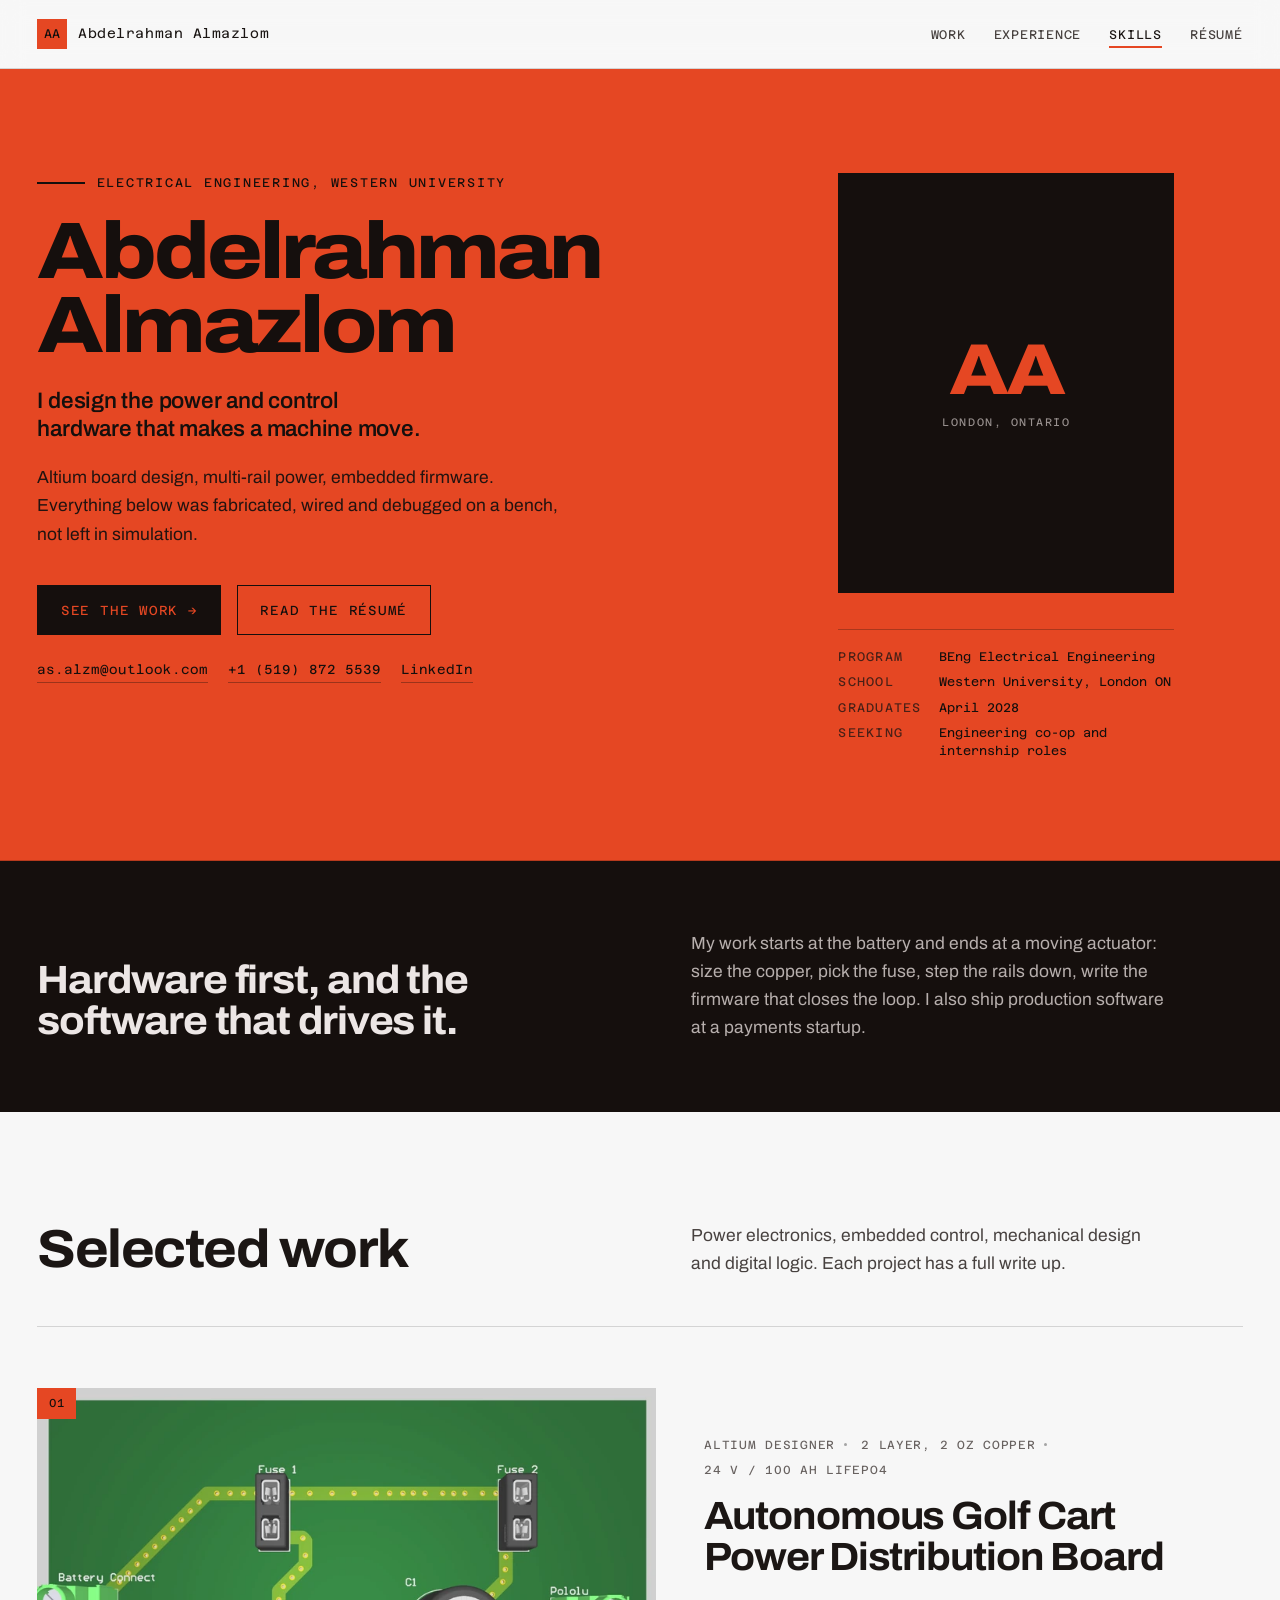
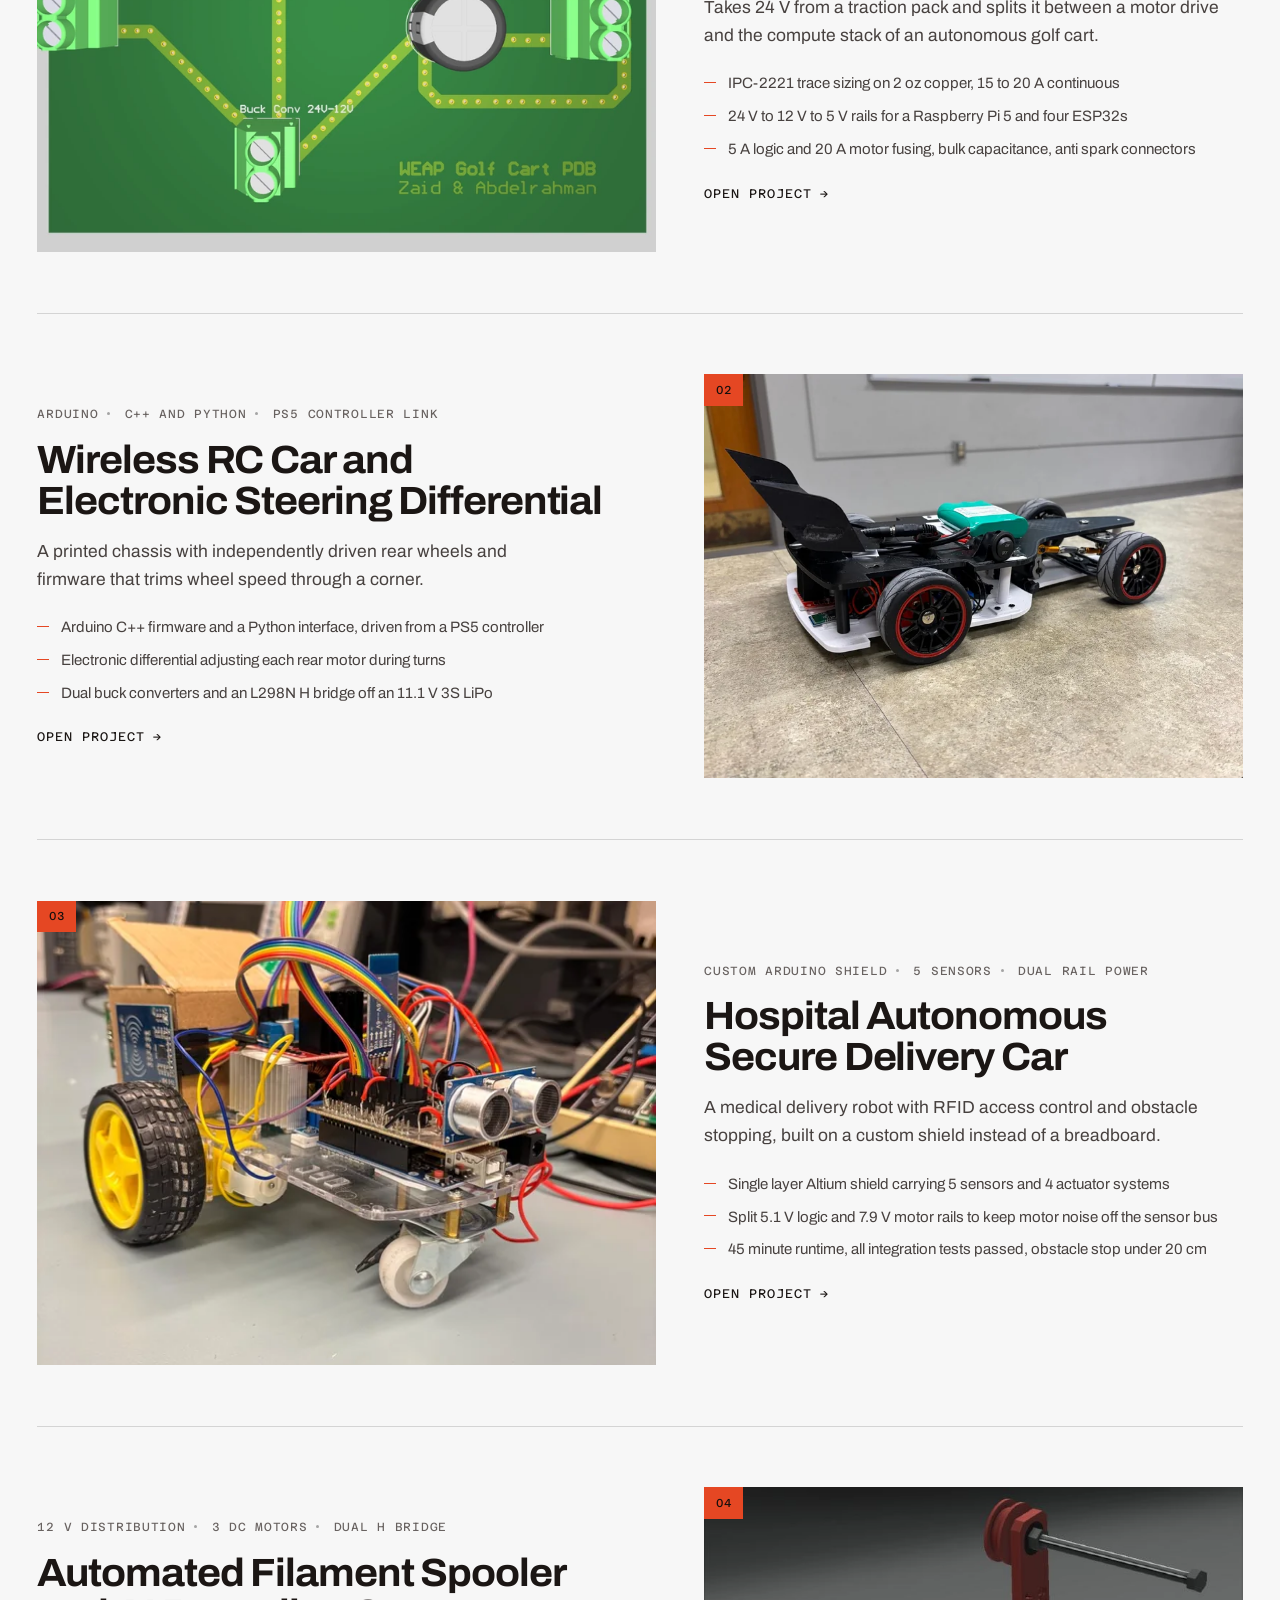
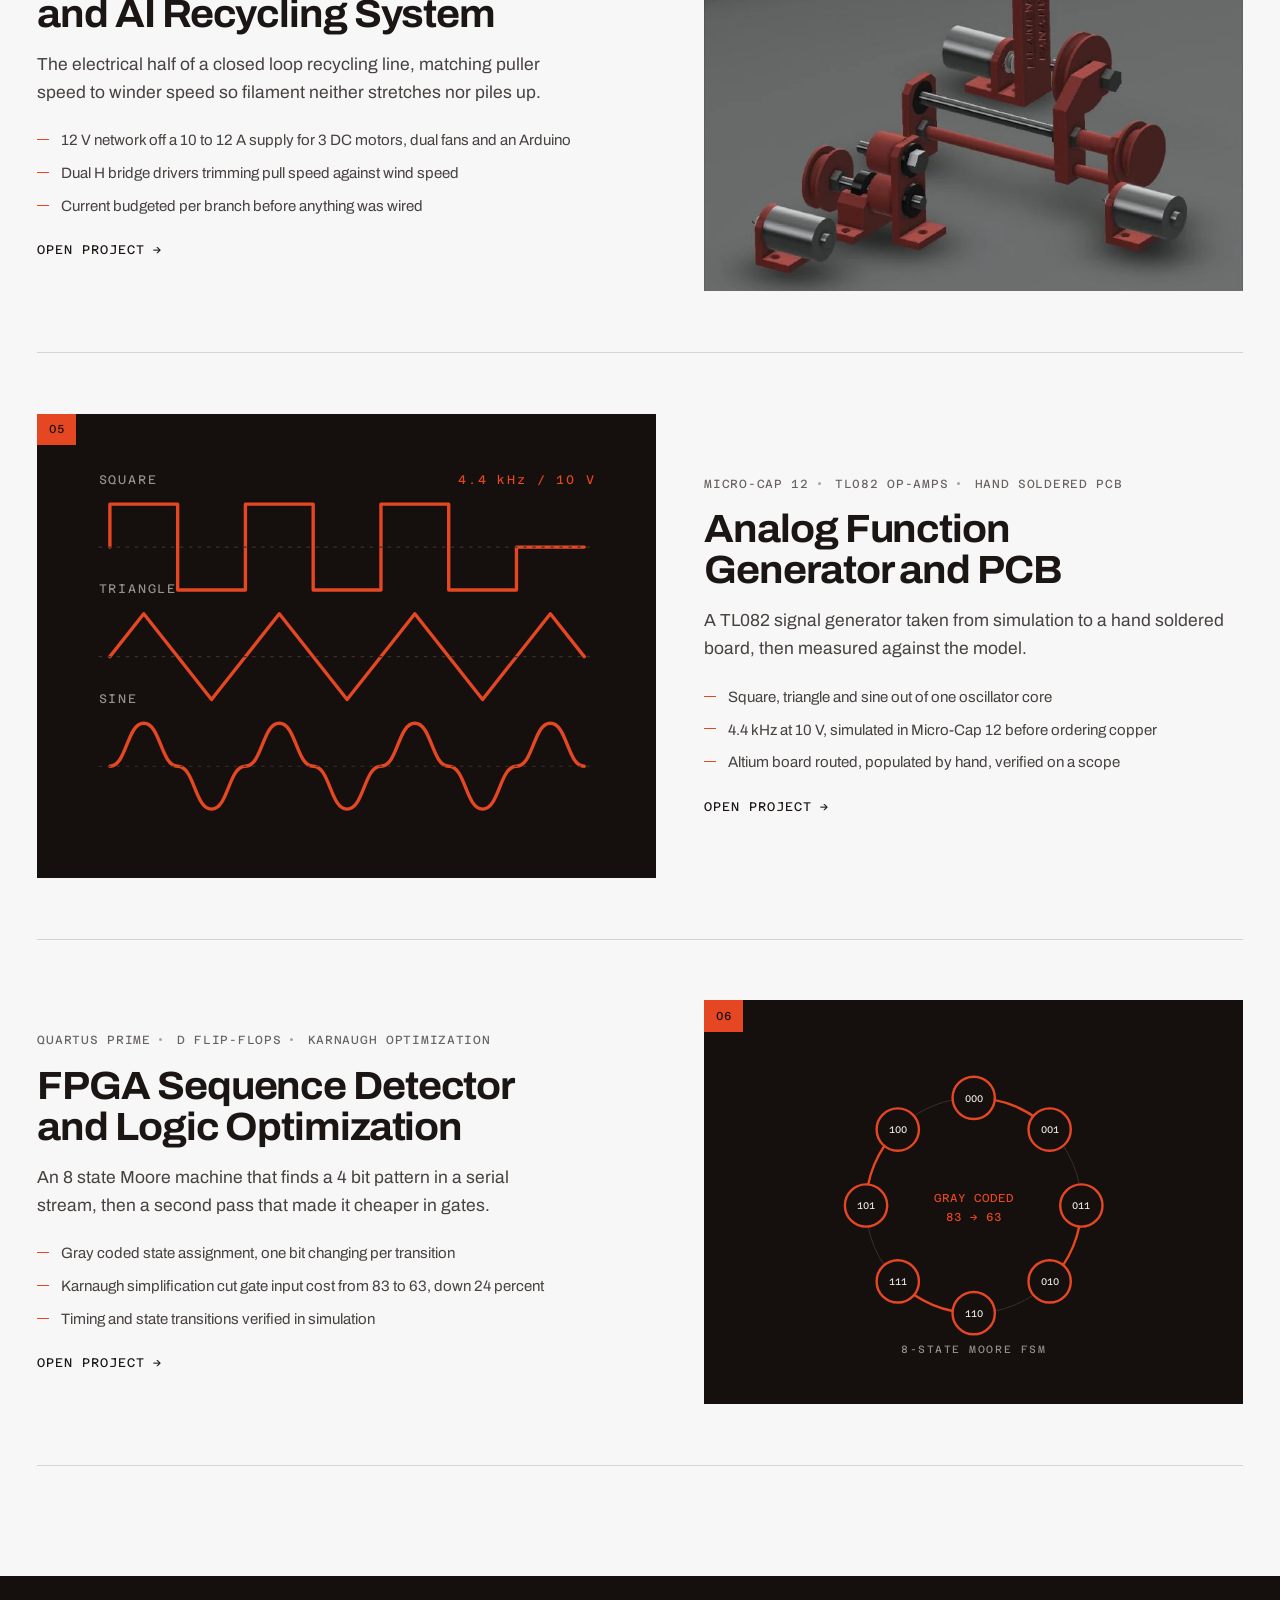
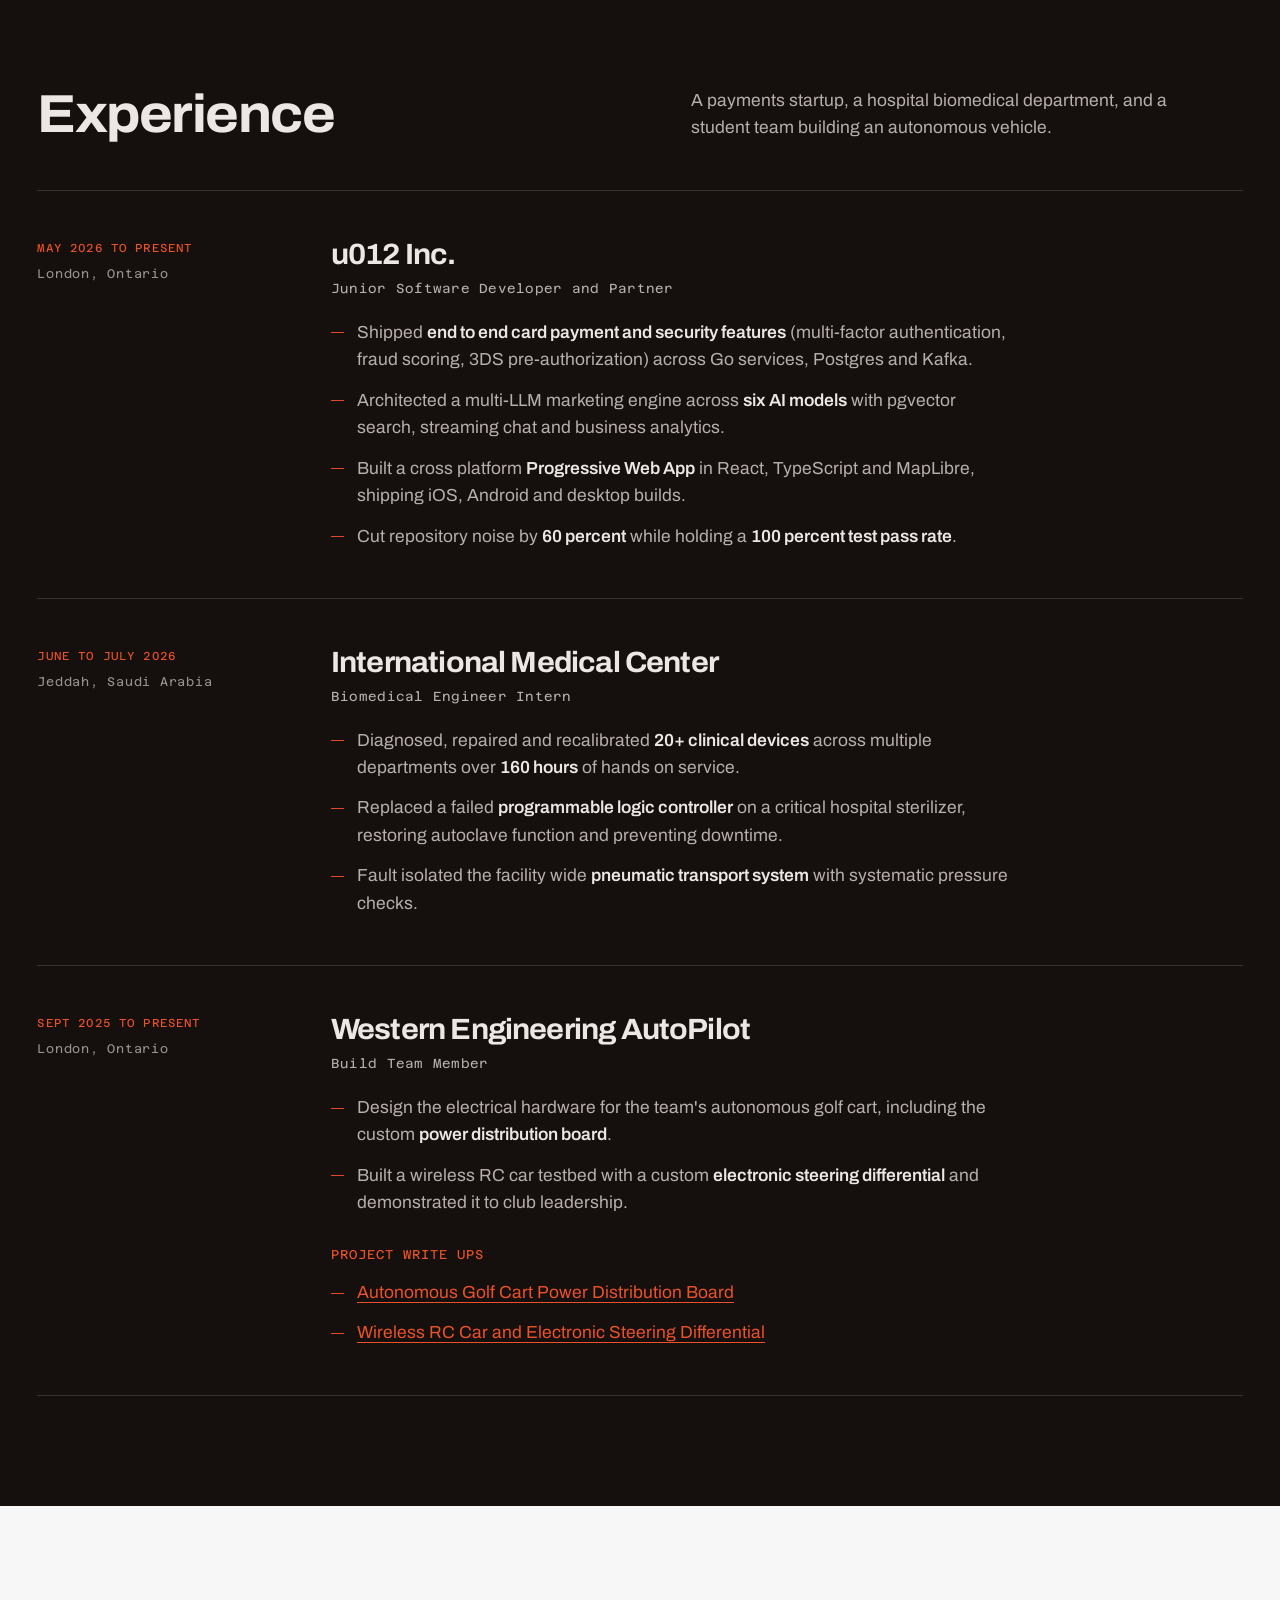
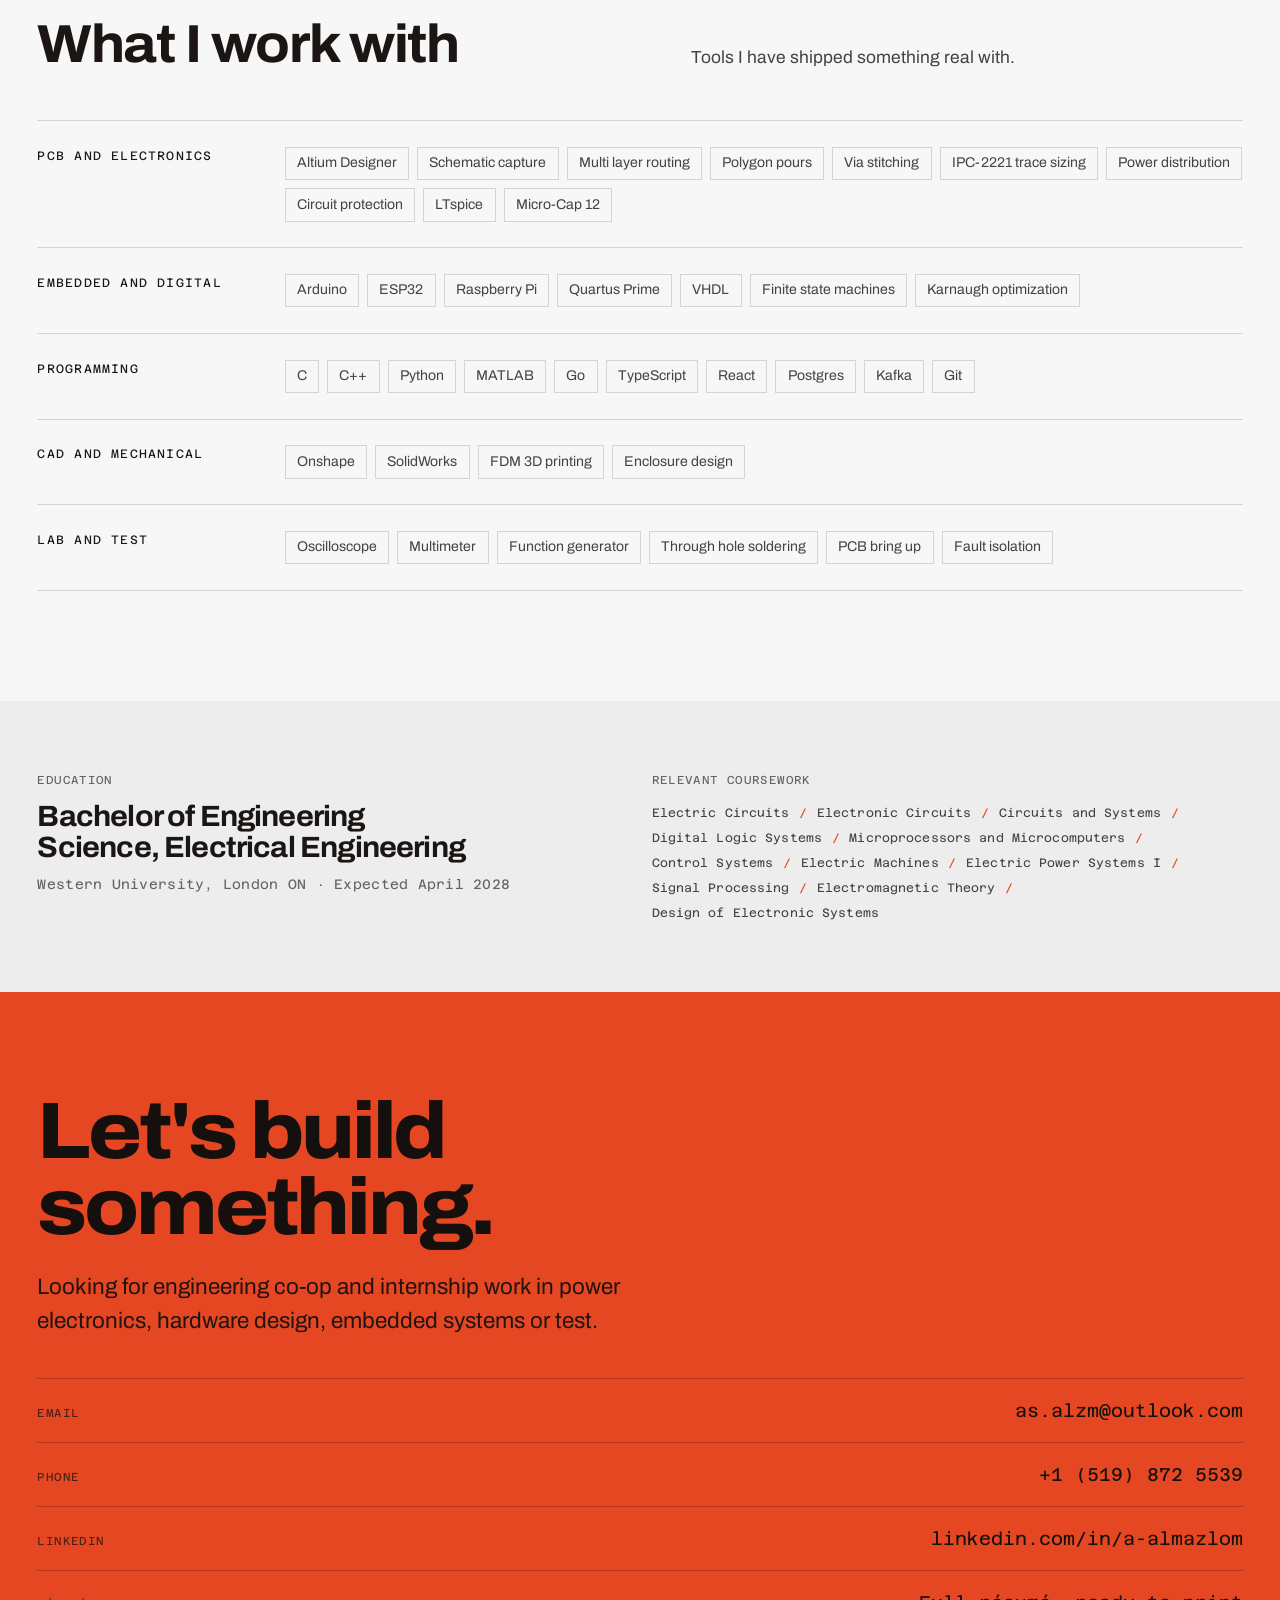
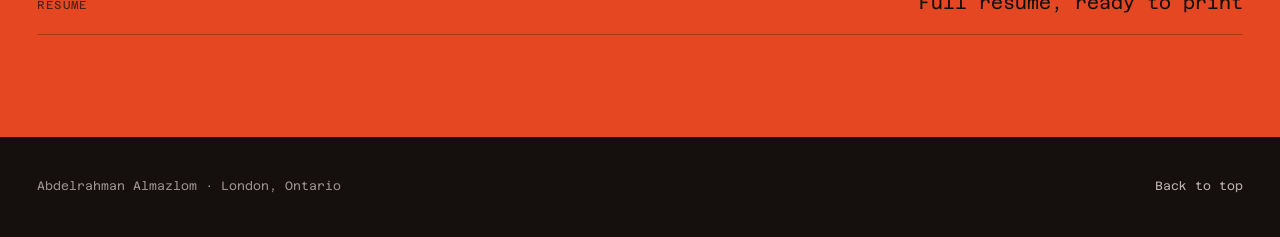
==== commit 991b8c03: "Tighten site copy and cut the resume to one page" ====
--- a/index.html
+++ b/index.html
@@ -73,9 +73,8 @@
         </p>
 
         <p class="hero__blurb rise" style="--delay:300ms">
-          Altium board design, multi-rail power distribution, embedded firmware and full stack
-          software. Every project below was fabricated, wired, powered up and debugged on a bench,
-          not left in simulation.
+          Altium board design, multi-rail power, embedded firmware. Everything below was
+          fabricated, wired and debugged on a bench, not left in simulation.
         </p>
 
         <div class="hero__actions rise" style="--delay:370ms">
@@ -116,10 +115,9 @@
           Hardware first, and the software that drives it.
         </h2>
         <p class="reveal">
-          Most of my work starts at the battery and ends at a moving actuator: sizing the copper,
-          picking the fuse, stepping the rails down, then writing the firmware that closes the loop.
-          Alongside that I ship production software at a payments startup, which keeps me fluent in
-          the toolchains, testing habits and version control that hardware teams increasingly expect.
+          My work starts at the battery and ends at a moving actuator: size the copper, pick the
+          fuse, step the rails down, write the firmware that closes the loop. I also ship
+          production software at a payments startup.
         </p>
       </div>
     </div>
@@ -131,8 +129,8 @@
       <div class="section-head">
         <h2 class="reveal">Selected work</h2>
         <p class="reveal">
-          Six projects across power electronics, embedded control, mechanical design and digital
-          logic. Each one has a full write up with schematics, boards and photographs.
+          Power electronics, embedded control, mechanical design and digital logic. Each project
+          has a full write up.
         </p>
       </div>
 
@@ -156,13 +154,13 @@
               <a href="projects/golf-cart-pdb.html">Autonomous Golf Cart Power Distribution Board</a>
             </h3>
             <p class="work__summary">
-              The board that takes a 24 V traction pack and safely splits it between a brushed DC
-              motor drive and the compute stack of an autonomous golf cart.
+              Takes 24 V from a traction pack and splits it between a motor drive and the compute
+              stack of an autonomous golf cart.
             </p>
             <ul class="facts">
-              <li>Traces sized to IPC-2221 on 2 oz copper with dual layer pours and via stitching for 15 to 20 A continuous</li>
-              <li>24 V to 12 V to 5 V rail tree feeding a Raspberry Pi 5 and four ESP32 controllers</li>
-              <li>Coordinated 5 A logic and 20 A motor fusing, bulk capacitance and anti spark connectors</li>
+              <li>IPC-2221 trace sizing on 2 oz copper, 15 to 20 A continuous</li>
+              <li>24 V to 12 V to 5 V rails for a Raspberry Pi 5 and four ESP32s</li>
+              <li>5 A logic and 20 A motor fusing, bulk capacitance, anti spark connectors</li>
             </ul>
             <p class="work__cta">Open project <span class="arrow" aria-hidden="true">&rarr;</span></p>
           </div>
@@ -186,13 +184,13 @@
               <a href="projects/rc-car.html">Wireless RC Car and Electronic Steering Differential</a>
             </h3>
             <p class="work__summary">
-              A ground up RC platform: printed chassis, dual rear drive motors, and a differential
-              algorithm that trims wheel speeds through a corner instead of fighting them.
+              A printed chassis with independently driven rear wheels and firmware that trims wheel
+              speed through a corner.
             </p>
             <ul class="facts">
-              <li>Embedded C++ firmware on Arduino paired with a Python control interface for low latency wireless driving</li>
-              <li>Electronic differential that adjusts each rear motor independently during turns to improve traction</li>
-              <li>Dual buck converters and an L298N H bridge splitting an 11.1 V 3S LiPo between logic and power</li>
+              <li>Arduino C++ firmware and a Python interface, driven from a PS5 controller</li>
+              <li>Electronic differential adjusting each rear motor during turns</li>
+              <li>Dual buck converters and an L298N H bridge off an 11.1 V 3S LiPo</li>
             </ul>
             <p class="work__cta">Open project <span class="arrow" aria-hidden="true">&rarr;</span></p>
           </div>
@@ -216,13 +214,13 @@
               <a href="projects/hospital-delivery-robot.html">Hospital Autonomous Secure Delivery Car</a>
             </h3>
             <p class="work__summary">
-              An autonomous medical delivery robot with RFID access control, obstacle stopping and a
-              custom single layer shield that replaced a breadboard full of jumper wires.
+              A medical delivery robot with RFID access control and obstacle stopping, built on a
+              custom shield instead of a breadboard.
             </p>
             <ul class="facts">
-              <li>Single layer Altium shield integrating ultrasonic, RFID, Bluetooth and temperature sensing with four actuator systems</li>
-              <li>Split 5.1 V logic and 7.9 V motor rails from one 11.1 V LiPo to keep motor noise out of the sensor bus</li>
-              <li>45 minute continuous runtime, all integration tests passed, obstacle stop under 20 cm</li>
+              <li>Single layer Altium shield carrying 5 sensors and 4 actuator systems</li>
+              <li>Split 5.1 V logic and 7.9 V motor rails to keep motor noise off the sensor bus</li>
+              <li>45 minute runtime, all integration tests passed, obstacle stop under 20 cm</li>
             </ul>
             <p class="work__cta">Open project <span class="arrow" aria-hidden="true">&rarr;</span></p>
           </div>
@@ -246,13 +244,13 @@
               <a href="projects/filament-spooler.html">Automated Filament Spooler and AI Recycling System</a>
             </h3>
             <p class="work__summary">
-              The electrical half of a closed loop plastic recycling line that pulls extruded
-              filament, cools it, and winds it onto a spool at a matched speed.
+              The electrical half of a closed loop recycling line, matching puller speed to winder
+              speed so filament neither stretches nor piles up.
             </p>
             <ul class="facts">
-              <li>12 V distribution network off a 10 A to 12 A supply feeding three DC motors, dual cooling fans and an Arduino</li>
-              <li>Dual H bridge drivers coordinating pulling speed against winding speed so the filament never stretches or slackens</li>
-              <li>Current budget calculated per branch before anything was wired</li>
+              <li>12 V network off a 10 to 12 A supply for 3 DC motors, dual fans and an Arduino</li>
+              <li>Dual H bridge drivers trimming pull speed against wind speed</li>
+              <li>Current budgeted per branch before anything was wired</li>
             </ul>
             <p class="work__cta">Open project <span class="arrow" aria-hidden="true">&rarr;</span></p>
           </div>
@@ -289,13 +287,13 @@
               <a href="projects/function-generator.html">Analog Function Generator and PCB</a>
             </h3>
             <p class="work__summary">
-              A multi stage op-amp signal generator taken from simulation to a hand soldered board,
-              then measured on a scope to prove the hardware matched the model.
+              A TL082 signal generator taken from simulation to a hand soldered board, then measured
+              against the model.
             </p>
             <ul class="facts">
-              <li>Integrator and amplifier stages chained to produce square, triangle and sine output from one oscillator core</li>
-              <li>4.4 kHz at 10 V output, simulated in Micro-Cap 12 before any copper was ordered</li>
-              <li>Custom Altium board routed, populated through hole by hand and verified against the simulation</li>
+              <li>Square, triangle and sine out of one oscillator core</li>
+              <li>4.4 kHz at 10 V, simulated in Micro-Cap 12 before ordering copper</li>
+              <li>Altium board routed, populated by hand, verified on a scope</li>
             </ul>
             <p class="work__cta">Open project <span class="arrow" aria-hidden="true">&rarr;</span></p>
           </div>
@@ -350,13 +348,13 @@
               <a href="projects/fpga-sequence-detector.html">FPGA Sequence Detector and Logic Optimization</a>
             </h3>
             <p class="work__summary">
-              An 8 state Moore machine that spots a 4 bit pattern in a serial stream, then a second
-              pass that made the same behaviour measurably cheaper in gates.
+              An 8 state Moore machine that finds a 4 bit pattern in a serial stream, then a second
+              pass that made it cheaper in gates.
             </p>
             <ul class="facts">
-              <li>State assignment rewritten in Gray code so only one bit changes per transition</li>
-              <li>Karnaugh map simplification cut total gate input cost from 83 to 63, a 24 percent reduction</li>
-              <li>Timing and state transitions verified in functional simulation</li>
+              <li>Gray coded state assignment, one bit changing per transition</li>
+              <li>Karnaugh simplification cut gate input cost from 83 to 63, down 24 percent</li>
+              <li>Timing and state transitions verified in simulation</li>
             </ul>
             <p class="work__cta">Open project <span class="arrow" aria-hidden="true">&rarr;</span></p>
           </div>
@@ -372,8 +370,8 @@
       <div class="section-head">
         <h2 class="reveal">Experience</h2>
         <p class="reveal">
-          Production software at a payments startup, clinical equipment service in a hospital, and a
-          student design team building an autonomous vehicle.
+          A payments startup, a hospital biomedical department, and a student team building an
+          autonomous vehicle.
         </p>
       </div>
 
@@ -388,10 +386,10 @@
             <h3 class="role__org">u012 Inc.</h3>
             <p class="role__title">Junior Software Developer and Partner</p>
             <ul class="role__list">
-              <li>Delivered <strong>end to end card payment and security features</strong> including multi-factor authentication, fraud scoring and 3DS pre-authorization, integrating Go services with Postgres and Kafka event pipelines.</li>
-              <li>Architected a multi-LLM marketing engine combining <strong>six AI models</strong> across OpenAI, Anthropic and Ollama with pgvector search, delivering real-time streaming chat and business analytics.</li>
-              <li>Built and launched a cross platform <strong>Progressive Web App</strong> in React, TypeScript and MapLibre with interactive maps, live dashboards and iOS, Android and desktop builds.</li>
-              <li>Used AI assisted development to design, test and refactor full stack codebases, cutting repository noise by <strong>60 percent</strong> while holding a <strong>100 percent test pass rate</strong>.</li>
+              <li>Shipped <strong>end to end card payment and security features</strong> (multi-factor authentication, fraud scoring, 3DS pre-authorization) across Go services, Postgres and Kafka.</li>
+              <li>Architected a multi-LLM marketing engine across <strong>six AI models</strong> with pgvector search, streaming chat and business analytics.</li>
+              <li>Built a cross platform <strong>Progressive Web App</strong> in React, TypeScript and MapLibre, shipping iOS, Android and desktop builds.</li>
+              <li>Cut repository noise by <strong>60 percent</strong> while holding a <strong>100 percent test pass rate</strong>.</li>
             </ul>
           </div>
         </article>
@@ -405,10 +403,9 @@
             <h3 class="role__org">International Medical Center</h3>
             <p class="role__title">Biomedical Engineer Intern</p>
             <ul class="role__list">
-              <li>Diagnosed, repaired and recalibrated <strong>more than 20 clinical devices</strong> across multiple hospital departments over <strong>160 hours</strong> of hands on service, holding accuracy and safety compliance.</li>
-              <li>Troubleshot system failures and replaced a faulty <strong>programmable logic controller</strong> on a critical hospital sterilizer, restoring autoclave function and preventing downtime.</li>
-              <li>Inspected the facility wide <strong>pneumatic transport system</strong>, running systematic fault isolation and pressure checks to keep automated deliveries reliable between departments.</li>
-              <li>Executed preventative and corrective maintenance on complex biomedical systems alongside senior engineering staff.</li>
+              <li>Diagnosed, repaired and recalibrated <strong>20+ clinical devices</strong> across multiple departments over <strong>160 hours</strong> of hands on service.</li>
+              <li>Replaced a failed <strong>programmable logic controller</strong> on a critical hospital sterilizer, restoring autoclave function and preventing downtime.</li>
+              <li>Fault isolated the facility wide <strong>pneumatic transport system</strong> with systematic pressure checks.</li>
             </ul>
           </div>
         </article>
@@ -422,8 +419,8 @@
             <h3 class="role__org">Western Engineering AutoPilot</h3>
             <p class="role__title">Build Team Member</p>
             <ul class="role__list">
-              <li>Design and build electrical hardware for the team's autonomous golf cart, including the custom <strong>power distribution board</strong> that feeds the drive and compute stacks.</li>
-              <li>Built a wireless RC car testbed with a custom <strong>electronic steering differential</strong> and demonstrated it live to club leadership and project leads.</li>
+              <li>Design the electrical hardware for the team's autonomous golf cart, including the custom <strong>power distribution board</strong>.</li>
+              <li>Built a wireless RC car testbed with a custom <strong>electronic steering differential</strong> and demonstrated it to club leadership.</li>
             </ul>
             <p class="role__sub">Project write ups</p>
             <ul class="role__list" style="margin-top:0.85rem">
@@ -442,9 +439,7 @@
     <div class="shell">
       <div class="section-head">
         <h2 class="reveal">What I work with</h2>
-        <p class="reveal">
-          Tools I have shipped something real with, grouped the way the work actually splits.
-        </p>
+        <p class="reveal">Tools I have shipped something real with.</p>
       </div>
 
       <div class="skills" data-stagger>
@@ -502,8 +497,7 @@
       <div class="reveal">
         <p class="tag">Relevant coursework</p>
         <ul class="coursework">
-          <li>Electric Circuits I</li>
-          <li>Introduction to Electronics</li>
+          <li>Electric Circuits</li>
           <li>Electronic Circuits</li>
           <li>Circuits and Systems</li>
           <li>Digital Logic Systems</li>
@@ -513,8 +507,6 @@
           <li>Electric Power Systems I</li>
           <li>Signal Processing</li>
           <li>Electromagnetic Theory</li>
-          <li>Magnetic Circuits and Transmission Lines</li>
-          <li>Principles of Design in Electrical Engineering</li>
           <li>Design of Electronic Systems</li>
         </ul>
       </div>
@@ -526,9 +518,8 @@
     <div class="shell">
       <h2 class="reveal">Let's build something.</h2>
       <p class="contact__body reveal">
-        I am looking for engineering co-op and internship work in power electronics, hardware design,
-        embedded systems or test. If you have a board that needs designing or a bench that needs
-        another pair of hands, I would like to hear about it.
+        Looking for engineering co-op and internship work in power electronics, hardware design,
+        embedded systems or test.
       </p>
 
       <div class="contact__rows reveal">
